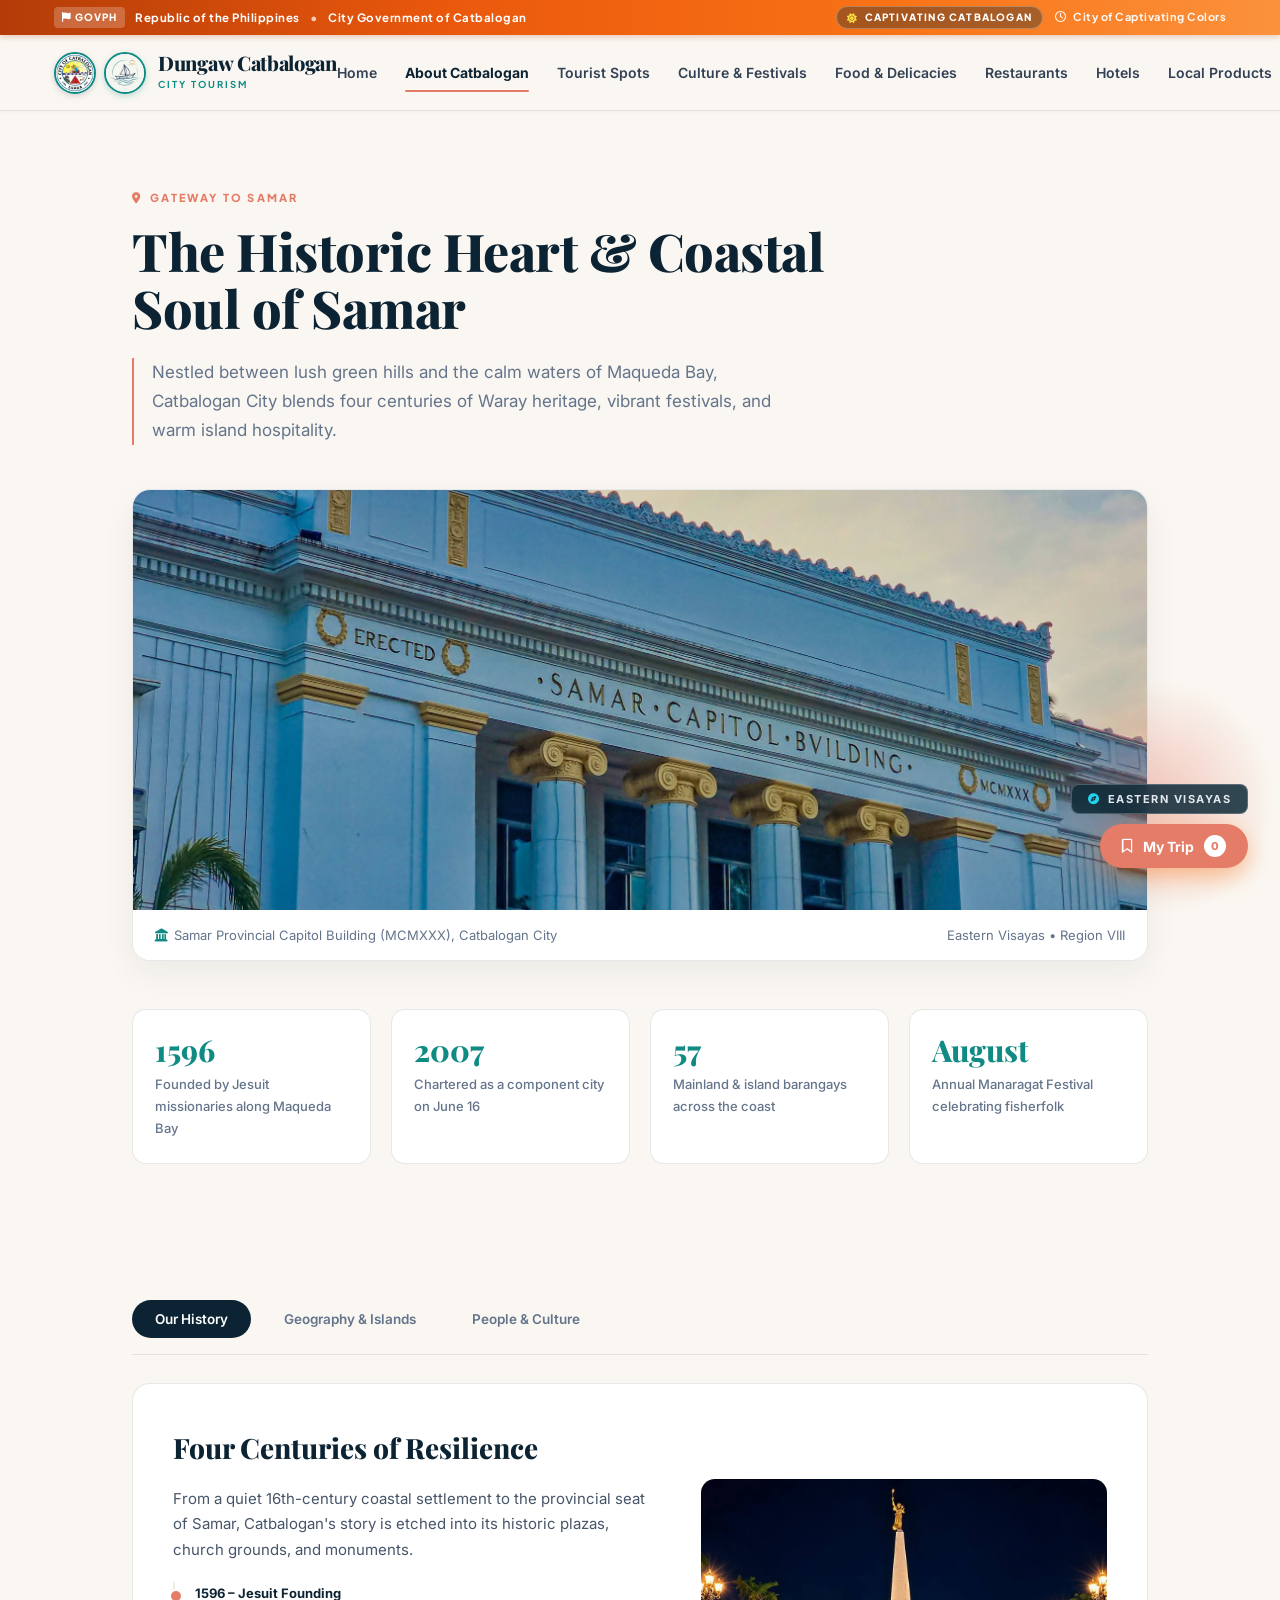
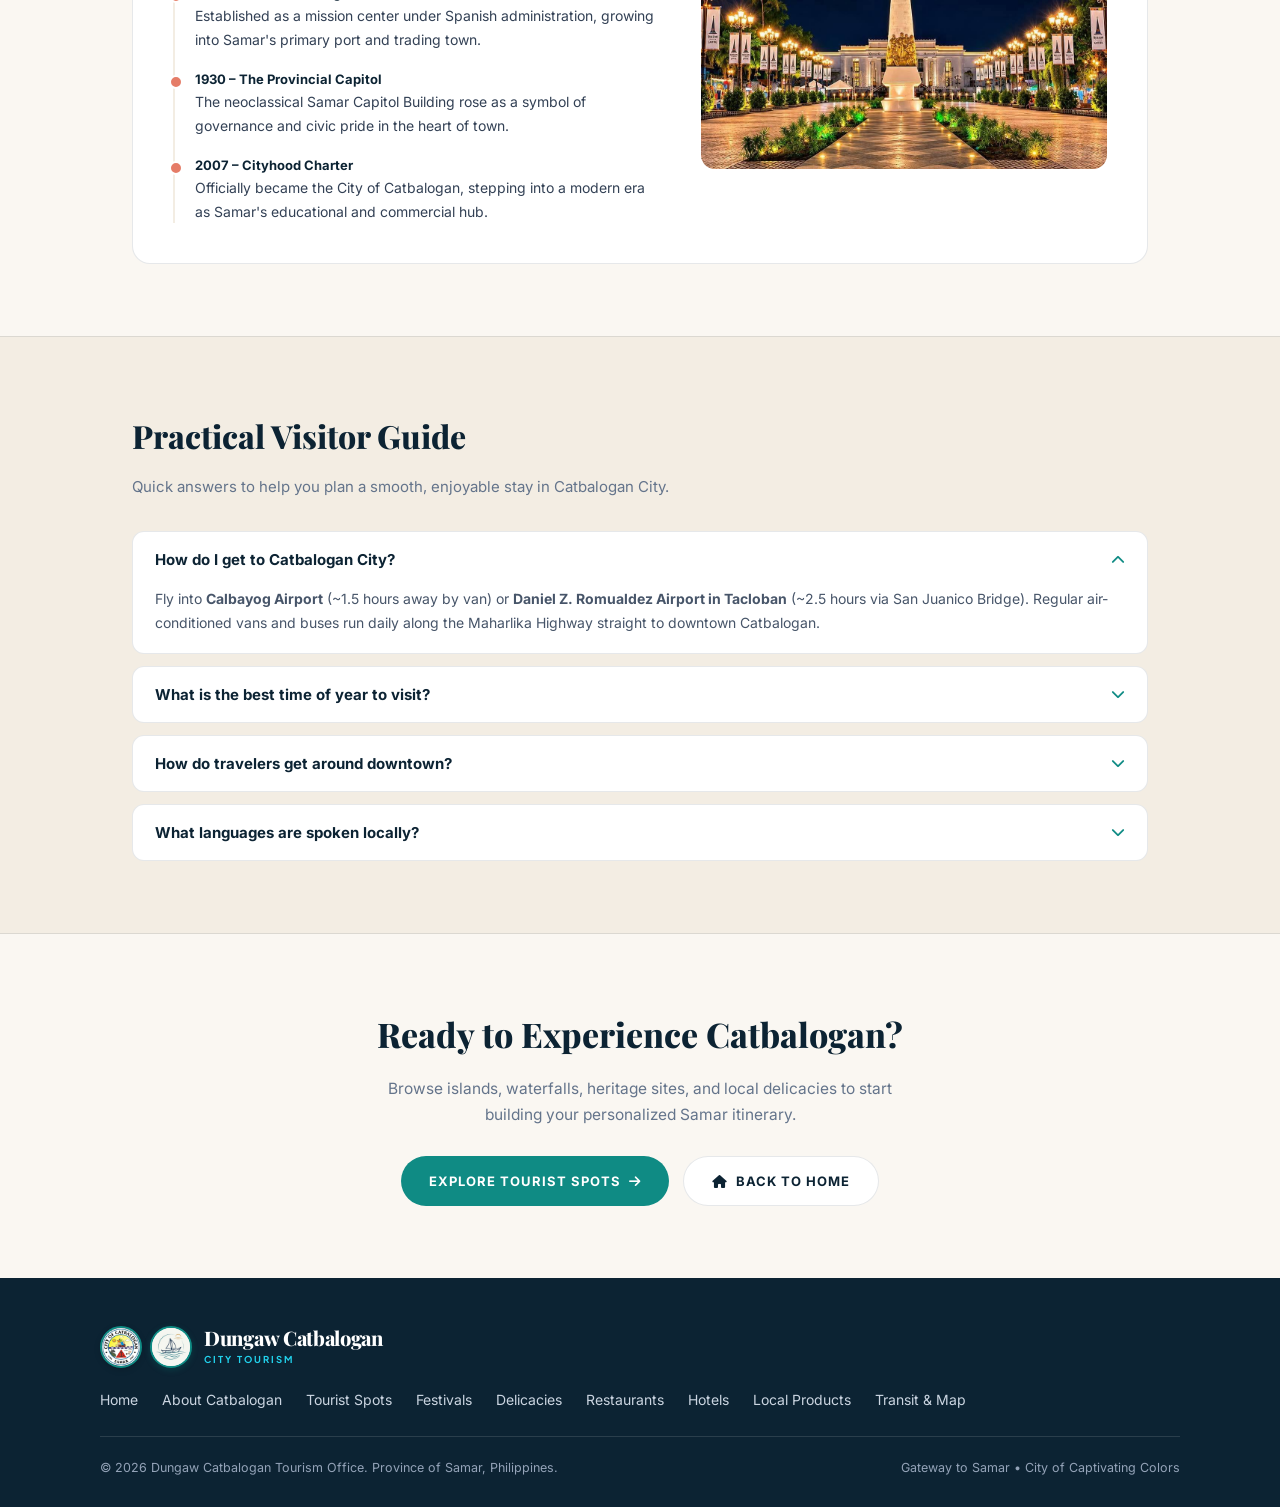
==== about.html @ e68e5f4c "Add vehicle terminals tracking, nearest transportation finder, and transport directory to transit ma" ====
<!DOCTYPE html>
<html lang="en">
<head>
  <meta charset="UTF-8">
  <meta name="viewport" content="width=device-width, initial-scale=1.0">
  <title>About Catbalogan - Dungaw Catbalogan</title>

  <!-- Google Fonts: Playfair Display, Plus Jakarta Sans & Inter -->
  <link rel="preconnect" href="https://fonts.googleapis.com">
  <link rel="preconnect" href="https://fonts.gstatic.com" crossorigin>
  <link href="https://fonts.googleapis.com/css2?family=Playfair+Display:wght@700;800&family=Plus+Jakarta+Sans:wght@400;500;600;700;800&family=Inter:wght@400;500;600&display=swap" rel="stylesheet">

  <!-- FontAwesome Icons -->
  <link rel="stylesheet" href="https://cdnjs.cloudflare.com/ajax/libs/font-awesome/6.5.1/css/all.min.css">

  <!-- Global Shared Styles -->
  <link rel="stylesheet" href="css/style.css?v=62">

  <style>
    /* ==========================================================
       CSS VARIABLES & MINIMALIST RESET
       ========================================================== */
    :root {
      --navy-dark: #0c2333;
      --teal-primary: #0f8b84;
      --teal-hover: #0a726c;
      --coral-accent: #e57c67;
      --coral-hover: #d46954;
      --bg-cream: #faf7f2;
      --bg-cream-alt: #f3ede3;
      --bg-white: #ffffff;
      --text-dark: #1e293b;
      --text-muted: #64748b;
      --border-soft: rgba(12, 35, 51, 0.1);
      --font-serif: 'Playfair Display', Georgia, serif;
      --font-heading: 'Plus Jakarta Sans', system-ui, -apple-system, sans-serif;
      --font-body: 'Inter', system-ui, -apple-system, sans-serif;
    }

    * {
      box-sizing: border-box;
      margin: 0;
      padding: 0;
    }

    html {
      scroll-behavior: smooth;
    }

    body {
      font-family: var(--font-body);
      color: var(--text-dark);
      background-color: var(--bg-cream);
      line-height: 1.7;
      -webkit-font-smoothing: antialiased;
    }

    a {
      text-decoration: none;
      color: inherit;
      transition: all 0.2s ease;
    }

    button {
      font-family: inherit;
      cursor: pointer;
      border: none;
      outline: none;
      transition: all 0.2s ease;
    }

    /* ==========================================================
       1. MINIMALIST HEADER
       ========================================================== */
    .site-header {
      position: sticky;
      top: 0;
      z-index: 1000;
      background: var(--bg-cream);
      height: 76px;
      display: flex;
      align-items: center;
      justify-content: space-between;
      padding: 0 54px;
      border-bottom: 1px solid var(--border-soft);
    }

    .brand-logo-wrap {
      display: flex;
      align-items: center;
      gap: 12px;
      flex-shrink: 0;
    }

    .brand-logos-container {
      display: flex;
      align-items: center;
      gap: 8px;
    }

    .brand-official-logo {
      width: 42px;
      height: 42px;
      border-radius: 50%;
      object-fit: cover;
      border: 2px solid var(--teal-primary);
      background: #ffffff;
    }

    .brand-circle {
      width: 42px;
      height: 42px;
      border-radius: 50%;
      background: #f7f6f2;
      border: 2px solid var(--teal-primary);
      overflow: hidden;
      flex-shrink: 0;
    }

    .brand-circle img {
      width: 100%;
      height: 100%;
      object-fit: cover;
      display: block;
    }

    .brand-text {
      display: flex;
      flex-direction: column;
    }

    .brand-title {
      font-family: var(--font-serif);
      font-size: 20px;
      font-weight: 800;
      color: var(--navy-dark);
      line-height: 1.1;
      white-space: nowrap;
    }

    .brand-sub {
      font-family: var(--font-heading);
      font-size: 9.5px;
      font-weight: 700;
      color: var(--teal-primary);
      letter-spacing: 2px;
      text-transform: uppercase;
      margin-top: 2px;
      white-space: nowrap;
    }

    .site-nav {
      display: flex;
      align-items: center;
      gap: 28px;
    }

    .site-nav a {
      font-size: 14px;
      font-weight: 600;
      color: #334155;
      padding: 24px 0;
      position: relative;
      white-space: nowrap;
    }

    .site-nav a:hover {
      color: var(--coral-accent);
    }

    .site-nav a.active {
      color: var(--navy-dark);
      font-weight: 700;
    }

    .site-nav a.active::after {
      content: '';
      position: absolute;
      bottom: 16px;
      left: 0;
      right: 0;
      height: 2.5px;
      background: var(--coral-accent);
      border-radius: 2px;
    }

    body.admin-bar .site-header { top: 32px; }
    @media (max-width: 782px) { body.admin-bar .site-header { top: 46px; } }

    .menu-toggle-btn {
      display: none;
    }

    /* ==========================================================
       2. MINIMALIST INTRO & HERO IMAGE
       ========================================================== */
    .container {
      max-width: 1080px;
      margin: 0 auto;
      padding: 0 32px;
    }

    .about-hero {
      padding: 72px 0 48px;
    }

    .eyebrow {
      display: inline-flex;
      align-items: center;
      gap: 8px;
      font-family: var(--font-heading);
      font-size: 11px;
      font-weight: 800;
      letter-spacing: 2.2px;
      text-transform: uppercase;
      color: var(--coral-accent);
      margin-bottom: 14px;
    }

    .page-title {
      font-family: var(--font-serif);
      font-size: 52px;
      font-weight: 800;
      color: var(--navy-dark);
      line-height: 1.1;
      letter-spacing: -0.5px;
      margin-bottom: 22px;
      max-width: 720px;
    }

    .page-lead {
      font-size: 17px;
      color: var(--text-muted);
      max-width: 660px;
      border-left: 2.5px solid var(--coral-accent);
      padding-left: 18px;
      margin-bottom: 44px;
    }

    .hero-frame {
      border-radius: 18px;
      overflow: hidden;
      border: 1px solid var(--border-soft);
      background: var(--bg-white);
      box-shadow: 0 12px 32px rgba(12, 35, 51, 0.06);
    }

    .hero-frame img {
      width: 100%;
      height: 420px;
      object-fit: cover;
      display: block;
    }

    .hero-caption {
      padding: 14px 22px;
      font-size: 13px;
      color: var(--text-muted);
      display: flex;
      align-items: center;
      justify-content: space-between;
      flex-wrap: wrap;
      gap: 8px;
      background: var(--bg-white);
    }

    /* ==========================================================
       3. QUICK FACTS STRIP
       ========================================================== */
    .facts-strip {
      display: grid;
      grid-template-columns: repeat(4, 1fr);
      gap: 20px;
      margin: 48px 0 64px;
    }

    .fact-item {
      background: var(--bg-white);
      border: 1px solid var(--border-soft);
      border-radius: 14px;
      padding: 24px 22px;
    }

    .fact-number {
      font-family: var(--font-serif);
      font-size: 30px;
      font-weight: 800;
      color: var(--teal-primary);
      line-height: 1.1;
      margin-bottom: 6px;
    }

    .fact-label {
      font-size: 13px;
      color: var(--text-muted);
      font-weight: 500;
    }

    /* ==========================================================
       4. INTERACTIVE STORY TABS (HISTORY / GEOGRAPHY / CULTURE)
       ========================================================== */
    .story-section {
      padding: 24px 0 72px;
    }

    .tab-header {
      display: flex;
      align-items: center;
      gap: 10px;
      flex-wrap: wrap;
      margin-bottom: 28px;
      border-bottom: 1px solid var(--border-soft);
      padding-bottom: 16px;
    }

    .tab-btn {
      padding: 10px 22px;
      border-radius: 30px;
      font-size: 13.5px;
      font-weight: 600;
      background: transparent;
      color: var(--text-muted);
      border: 1px solid transparent;
    }

    .tab-btn:hover {
      color: var(--navy-dark);
      background: rgba(12, 35, 51, 0.04);
    }

    .tab-btn.active {
      background: var(--navy-dark);
      color: #ffffff;
    }

    .tab-panel {
      display: none;
      background: var(--bg-white);
      border: 1px solid var(--border-soft);
      border-radius: 18px;
      padding: 40px;
      animation: fadeUp 0.25s ease;
    }

    .tab-panel.active {
      display: grid;
      grid-template-columns: 1.2fr 1fr;
      gap: 40px;
      align-items: center;
    }

    @keyframes fadeUp {
      from { opacity: 0; transform: translateY(6px); }
      to { opacity: 1; transform: translateY(0); }
    }

    .panel-title {
      font-family: var(--font-serif);
      font-size: 28px;
      font-weight: 800;
      color: var(--navy-dark);
      margin-bottom: 14px;
    }

    .panel-text {
      font-size: 15px;
      color: #475569;
      margin-bottom: 20px;
    }

    .timeline-list {
      list-style: none;
      border-left: 2px solid var(--bg-cream-alt);
      padding-left: 20px;
      display: flex;
      flex-direction: column;
      gap: 16px;
    }

    .timeline-list li {
      position: relative;
      font-size: 14px;
      color: #334155;
    }

    .timeline-list li::before {
      content: '';
      position: absolute;
      left: -26px;
      top: 7px;
      width: 10px;
      height: 10px;
      border-radius: 50%;
      background: var(--coral-accent);
      border: 2px solid var(--bg-white);
    }

    .timeline-list strong {
      color: var(--navy-dark);
      display: block;
      font-size: 13px;
    }

    .panel-photo {
      border-radius: 14px;
      overflow: hidden;
      height: 290px;
      background: var(--bg-cream-alt);
    }

    .panel-photo img {
      width: 100%;
      height: 100%;
      object-fit: cover;
      display: block;
    }

    /* ==========================================================
       5. USER-FRIENDLY VISITOR GUIDE ACCORDION
       ========================================================== */
    .guide-band {
      background: var(--bg-cream-alt);
      padding: 72px 0;
      border-top: 1px solid var(--border-soft);
      border-bottom: 1px solid var(--border-soft);
    }

    .section-heading {
      font-family: var(--font-serif);
      font-size: 32px;
      font-weight: 800;
      color: var(--navy-dark);
      margin-bottom: 10px;
    }

    .section-sub {
      font-size: 15px;
      color: var(--text-muted);
      margin-bottom: 32px;
    }

    .faq-list {
      display: flex;
      flex-direction: column;
      gap: 12px;
    }

    .faq-item {
      background: var(--bg-white);
      border: 1px solid var(--border-soft);
      border-radius: 12px;
      overflow: hidden;
    }

    .faq-trigger {
      width: 100%;
      background: transparent;
      padding: 18px 22px;
      display: flex;
      align-items: center;
      justify-content: space-between;
      text-align: left;
      font-size: 15px;
      font-weight: 700;
      color: var(--navy-dark);
    }

    .faq-trigger i {
      color: var(--teal-primary);
      font-size: 14px;
      transition: transform 0.2s ease;
    }

    .faq-item.open .faq-trigger i {
      transform: rotate(180deg);
    }

    .faq-body {
      display: none;
      padding: 0 22px 18px;
      font-size: 14px;
      color: #475569;
    }

    .faq-item.open .faq-body {
      display: block;
    }

    /* ==========================================================
       6. MINIMALIST CTA & FOOTER
       ========================================================== */
    .cta-box {
      padding: 72px 0;
      text-align: center;
    }

    .cta-box h2 {
      font-family: var(--font-serif);
      font-size: 34px;
      font-weight: 800;
      color: var(--navy-dark);
      margin-bottom: 12px;
    }

    .cta-box p {
      font-size: 15.5px;
      color: var(--text-muted);
      max-width: 520px;
      margin: 0 auto 28px;
    }

    .cta-actions {
      display: flex;
      justify-content: center;
      gap: 14px;
      flex-wrap: wrap;
    }

    .btn-primary {
      background: var(--teal-primary);
      color: #ffffff;
      padding: 13px 28px;
      border-radius: 30px;
      font-size: 13px;
      font-weight: 700;
      letter-spacing: 1px;
      text-transform: uppercase;
      display: inline-flex;
      align-items: center;
      gap: 8px;
    }

    .btn-primary:hover {
      background: var(--teal-hover);
      transform: translateY(-2px);
    }

    .btn-outline {
      background: var(--bg-white);
      color: var(--navy-dark);
      border: 1px solid var(--border-soft);
      padding: 13px 28px;
      border-radius: 30px;
      font-size: 13px;
      font-weight: 700;
      letter-spacing: 1px;
      text-transform: uppercase;
      display: inline-flex;
      align-items: center;
      gap: 8px;
    }

    .btn-outline:hover {
      border-color: var(--coral-accent);
      color: var(--coral-accent);
    }

    .site-footer {
      background: var(--navy-dark);
      color: #ffffff;
      padding: 48px 54px 28px;
    }

    .footer-inner {
      max-width: 1080px;
      margin: 0 auto;
      display: flex;
      align-items: center;
      justify-content: space-between;
      flex-wrap: wrap;
      gap: 20px;
      padding-bottom: 24px;
      border-bottom: 1px solid rgba(255, 255, 255, 0.12);
    }

    .footer-links {
      display: flex;
      gap: 24px;
      flex-wrap: wrap;
      font-size: 13.5px;
      color: #cbd5e1;
    }

    .footer-links a:hover {
      color: var(--coral-accent);
    }

    .footer-copy {
      max-width: 1080px;
      margin: 20px auto 0;
      font-size: 12.5px;
      color: #94a3b8;
      display: flex;
      justify-content: space-between;
      flex-wrap: wrap;
      gap: 10px;
    }

    /* ==========================================================
       RESPONSIVE
       ========================================================== */
    @media (max-width: 1120px) {
      .site-header { padding: 0 28px; }
      .site-nav { gap: 18px; }
      .site-nav a { font-size: 13.5px; }
    }

    @media (max-width: 992px) {
      .site-header { padding: 0 24px; }
      .site-nav {
        display: none;
        flex-direction: column;
        align-items: flex-start;
        gap: 0;
        position: absolute;
        top: 76px;
        left: 0;
        right: 0;
        background: var(--bg-cream);
        padding: 12px 24px 20px;
        box-shadow: 0 12px 24px rgba(0,0,0,0.12);
        border-top: 1px solid var(--border-soft);
      }
      .site-nav.mobile-open { display: flex; }
      .site-nav a { width: 100%; padding: 12px 0; border-bottom: 1px solid rgba(12,35,51,0.06); }
      .site-nav a.active::after { bottom: 4px; width: 40px; right: auto; }
      body.admin-bar .site-header { top: 32px; }
      .menu-toggle-btn { display: inline-flex !important; }
      .page-title { font-size: 38px; }
      .hero-frame img { height: 260px; }
      .facts-strip { grid-template-columns: repeat(2, 1fr); }
      .tab-panel.active { grid-template-columns: 1fr; padding: 26px; }
      .site-footer { padding: 40px 24px 24px; }
    }

    @media (max-width: 782px) {
      body.admin-bar .site-header { top: 46px; }
    }

    @media (max-width: 640px) {
      .site-header { padding: 0 12px; height: 64px; gap: 8px; }
      .brand-logo-wrap { gap: 8px; min-width: 0; flex-shrink: 1; }
      .brand-logos-container { gap: 5px; flex-shrink: 0; }
      .brand-official-logo, .brand-circle { width: 32px; height: 32px; }
      .brand-text { min-width: 0; flex-shrink: 1; }
      .brand-title { font-size: 15px; letter-spacing: -0.2px; }
      .brand-sub { font-size: 8px; letter-spacing: 1.2px; }
      .menu-toggle-btn { padding: 5px 9px; gap: 5px; border-radius: 20px; font-size: 10.5px; }
      .menu-toggle-btn i { font-size: 11.5px; }
      .menu-toggle-label { font-size: 9.5px; }
    }

    @media (max-width: 380px) {
      .site-header { padding: 0 8px; height: 60px; gap: 6px; }
      .brand-logo-wrap { gap: 6px; }
      .brand-logos-container { gap: 4px; }
      .brand-official-logo, .brand-circle { width: 28px; height: 28px; }
      .brand-title { font-size: 13.5px; }
      .brand-sub { font-size: 7px; letter-spacing: 1px; }
      .menu-toggle-btn { padding: 4px 7px; gap: 4px; }
      .menu-toggle-label { font-size: 8.5px; }
    }

    @media (max-width: 520px) {
      .facts-strip { grid-template-columns: 1fr; }
    }
  </style>
  
</head>
<body class="page-about">

  <!-- ========================================================
       1. HEADER
       ======================================================== -->
  <!-- ========================================================
       0. OFFICIAL LGU TOP BRAND BAR (CAPTIVATING CATBALOGAN)
       ======================================================== -->
  <div class="gov-top-bar">
    <div class="gov-top-left">
      <span class="gov-badge-ph"><i class="fa-solid fa-flag"></i> GOVPH</span>
      <span>Republic of the Philippines</span>
      <span style="opacity: 0.7;">&bull;</span>
      <span>City Government of Catbalogan</span>
    </div>
    <div class="gov-top-right">
      <span class="gov-captivating-tag">
        <i class="fa-solid fa-sun" style="color: #fde047;"></i> Captivating Catbalogan
      </span>
      <span style="font-size: 11px; opacity: 0.95;">
        <i class="fa-regular fa-clock" style="margin-right: 4px;"></i> City of Captivating Colors
      </span>
    </div>
  </div>

  <header class="site-header">
    <a href="index.html" class="brand-logo-wrap">
      <div class="brand-logos-container">
        <img src="./images/official_logo.jpg" alt="Catbalogan Official Logo" class="brand-official-logo">
        <div class="brand-circle">
          <img src="./images/dungaw_logo.png" alt="Dungaw Catbalogan Logo">
        </div>
      </div>
      <div class="brand-text">
        <span class="brand-title">Dungaw Catbalogan</span>
        <span class="brand-sub">CITY TOURISM</span>
      </div>
    </a>

    <nav class="site-nav" id="siteNav">
      <a href="index.html">Home</a>
      <a href="about.html" class="active">About Catbalogan</a>
      <a href="spots.html">Tourist Spots</a>
      <a href="culture.html">Culture &amp; Festivals</a>
      <a href="food.html">Food &amp; Delicacies</a>
      <a href="restaurants.html">Restaurants</a>
      <a href="hotels.html">Hotels</a>
      <a href="products.html">Local Products</a>
      <a href="transit.html">Transit &amp; Map</a>
    </nav>

    <button class="menu-toggle-btn" id="menuToggleBtn" aria-label="Toggle navigation menu" onclick="toggleMobileNav()">
      <i class="fa-solid fa-bars" id="menuToggleIcon"></i>
      <span class="menu-toggle-label" id="menuToggleText">NAV MENU</span>
    </button>
  </header>

  <!-- ========================================================
       2. MINIMALIST ABOUT HERO
       ======================================================== -->
  <main>
    <section class="about-hero">
      <div class="container">
        <span class="eyebrow"><i class="fa-solid fa-location-dot"></i> Gateway to Samar</span>
        <h1 class="page-title">The Historic Heart &amp; Coastal Soul of Samar</h1>
        <p class="page-lead">
          Nestled between lush green hills and the calm waters of Maqueda Bay, Catbalogan City blends four centuries of Waray heritage, vibrant festivals, and warm island hospitality.
        </p>

        <div class="hero-frame">
          <img src="./images/hero.jpg" alt="Samar Provincial Capitol Building in Catbalogan City">
          <div class="hero-caption">
            <span><i class="fa-solid fa-landmark" style="color: var(--teal-primary); margin-right: 6px;"></i>Samar Provincial Capitol Building (MCMXXX), Catbalogan City</span>
            <span>Eastern Visayas &bull; Region VIII</span>
          </div>
        </div>

        <!-- Quick Facts Strip -->
        <div class="facts-strip">
          <div class="fact-item">
            <div class="fact-number">1596</div>
            <div class="fact-label">Founded by Jesuit missionaries along Maqueda Bay</div>
          </div>
          <div class="fact-item">
            <div class="fact-number">2007</div>
            <div class="fact-label">Chartered as a component city on June 16</div>
          </div>
          <div class="fact-item">
            <div class="fact-number">57</div>
            <div class="fact-label">Mainland &amp; island barangays across the coast</div>
          </div>
          <div class="fact-item">
            <div class="fact-number">August</div>
            <div class="fact-label">Annual Manaragat Festival celebrating fisherfolk</div>
          </div>
        </div>
      </div>
    </section>

    <!-- ========================================================
         3. INTERACTIVE TABS: HISTORY, GEOGRAPHY, CULTURE
         ======================================================== -->
    <section class="story-section">
      <div class="container">
        <div class="tab-header" role="tablist">
          <button class="tab-btn active" onclick="switchStoryTab('history', this)">Our History</button>
          <button class="tab-btn" onclick="switchStoryTab('geography', this)">Geography &amp; Islands</button>
          <button class="tab-btn" onclick="switchStoryTab('culture', this)">People &amp; Culture</button>
        </div>

        <!-- Tab 1: History -->
        <div class="tab-panel active" id="panel-history">
          <div>
            <h2 class="panel-title">Four Centuries of Resilience</h2>
            <p class="panel-text">
              From a quiet 16th-century coastal settlement to the provincial seat of Samar, Catbalogan's story is etched into its historic plazas, church grounds, and monuments.
            </p>
            <ul class="timeline-list">
              <li>
                <strong>1596 &ndash; Jesuit Founding</strong>
                Established as a mission center under Spanish administration, growing into Samar's primary port and trading town.
              </li>
              <li>
                <strong>1930 &ndash; The Provincial Capitol</strong>
                The neoclassical Samar Capitol Building rose as a symbol of governance and civic pride in the heart of town.
              </li>
              <li>
                <strong>2007 &ndash; Cityhood Charter</strong>
                Officially became the City of Catbalogan, stepping into a modern era as Samar's educational and commercial hub.
              </li>
            </ul>
          </div>
          <div class="panel-photo">
            <img src="./images/obelisk.jpg" alt="The Obelisk in Catbalogan City">
          </div>
        </div>

        <!-- Tab 2: Geography -->
        <div class="tab-panel" id="panel-geography">
          <div>
            <h2 class="panel-title">Where Hills Meet Maqueda Bay</h2>
            <p class="panel-text">
              Flanked by steep emerald ridges to the east and the sheltered waters of Maqueda Bay to the west, Catbalogan serves as the natural crossroads of Samar Island.
            </p>
            <ul class="timeline-list">
              <li>
                <strong>Coastal &amp; Island Barangays</strong>
                Includes scenic island communities such as Buri, Darahuway Dako, and Darahuway Guti just minutes by boat.
              </li>
              <li>
                <strong>Pan-Philippine Highway Link</strong>
                Positioned directly along the Maharlika Highway connecting Northern, Western, and Eastern Samar.
              </li>
              <li>
                <strong>Vibrant Bayfront Life</strong>
                Daily fishing bancas, bustling morning markets, and golden sunsets define everyday life along the shore.
              </li>
            </ul>
          </div>
          <div class="panel-photo">
            <img src="./images/buri.jpg" alt="Buri Island Boardwalk and Coastline">
          </div>
        </div>

        <!-- Tab 3: Culture -->
        <div class="tab-panel" id="panel-culture">
          <div>
            <h2 class="panel-title">The City of Captivating Colors</h2>
            <p class="panel-text">
              Catbaloganons speak Waray-Waray and are known for warmth, music, craftsmanship, and deep devotion to the sea that sustains the community.
            </p>
            <ul class="timeline-list">
              <li>
                <strong>Manaragat Festival</strong>
                Held every August in honor of St. Bartholomew, celebrating local fisherfolk with vibrant marine street dancing.
              </li>
              <li>
                <strong>Culinary Heritage</strong>
                Home to treasured recipes like savory pork <em>Tamalos</em>, fresh Maqueda blue crabs, and legacy <em>Corioso</em> pastries.
              </li>
              <li>
                <strong>Artisanal Craft</strong>
                Celebrated for colorful handwoven tikog grass mats, shellcraft, and community-made souvenirs.
              </li>
            </ul>
          </div>
          <div class="panel-photo">
            <img src="./images/manaragat.jpg" alt="Manaragat Festival Street Dance">
          </div>
        </div>
      </div>
    </section>

    <!-- ========================================================
         4. USER-FRIENDLY VISITOR GUIDE (ACCORDION)
         ======================================================== -->
    <section class="guide-band">
      <div class="container">
        <h2 class="section-heading">Practical Visitor Guide</h2>
        <p class="section-sub">Quick answers to help you plan a smooth, enjoyable stay in Catbalogan City.</p>

        <div class="faq-list">
          <div class="faq-item open">
            <button class="faq-trigger" onclick="toggleFaq(this)">
              <span>How do I get to Catbalogan City?</span>
              <i class="fa-solid fa-chevron-down"></i>
            </button>
            <div class="faq-body">
              Fly into <strong>Calbayog Airport</strong> (~1.5 hours away by van) or <strong>Daniel Z. Romualdez Airport in Tacloban</strong> (~2.5 hours via San Juanico Bridge). Regular air-conditioned vans and buses run daily along the Maharlika Highway straight to downtown Catbalogan.
            </div>
          </div>

          <div class="faq-item">
            <button class="faq-trigger" onclick="toggleFaq(this)">
              <span>What is the best time of year to visit?</span>
              <i class="fa-solid fa-chevron-down"></i>
            </button>
            <div class="faq-body">
              <strong>March to September</strong> offers sunny skies ideal for island hopping to Buri and Darahuway Guti. Visit in <strong>August</strong> to experience the full color and street parades of the <strong>Manaragat Festival</strong>.
            </div>
          </div>

          <div class="faq-item">
            <button class="faq-trigger" onclick="toggleFaq(this)">
              <span>How do travelers get around downtown?</span>
              <i class="fa-solid fa-chevron-down"></i>
            </button>
            <div class="faq-body">
              Motorized tricycles and pedicabs are the signature, convenient way to navigate Catbalogan's compact downtown streets, markets, Capitol grounds, and bayfront boulevard.
            </div>
          </div>

          <div class="faq-item">
            <button class="faq-trigger" onclick="toggleFaq(this)">
              <span>What languages are spoken locally?</span>
              <i class="fa-solid fa-chevron-down"></i>
            </button>
            <div class="faq-body">
              <strong>Waray-Waray</strong> is the native language, while <strong>Filipino (Tagalog)</strong> and <strong>English</strong> are widely spoken and understood across hotels, shops, and tourism sites.
            </div>
          </div>
        </div>
      </div>
    </section>

    <!-- ========================================================
         5. CALL TO ACTION
         ======================================================== -->
    <section class="cta-box">
      <div class="container">
        <h2>Ready to Experience Catbalogan?</h2>
        <p>Browse islands, waterfalls, heritage sites, and local delicacies to start building your personalized Samar itinerary.</p>
        <div class="cta-actions">
          <a href="spots.html" class="btn-primary">
            Explore Tourist Spots <i class="fa-solid fa-arrow-right"></i>
          </a>
          <a href="index.html" class="btn-outline">
            <i class="fa-solid fa-house"></i> Back to Home
          </a>
        </div>
      </div>
    </section>
  </main>

  <!-- ========================================================
       6. MINIMALIST FOOTER
       ======================================================== -->
  <footer class="site-footer">
    <div class="footer-inner">
      <div class="brand-logo-wrap">
        <div class="brand-logos-container">
          <img src="./images/official_logo.jpg" alt="Catbalogan Official Logo" class="brand-official-logo">
          <div class="brand-circle">
            <img src="./images/dungaw_logo.png" alt="Dungaw Catbalogan Logo">
          </div>
        </div>
        <div class="brand-text">
          <span class="brand-title" style="color: #ffffff;">Dungaw Catbalogan</span>
          <span class="brand-sub" style="color: #22d3ee;">CITY TOURISM</span>
        </div>
      </div>

      <div class="footer-links">
        <a href="index.html">Home</a>
        <a href="about.html">About Catbalogan</a>
        <a href="spots.html">Tourist Spots</a>
        <a href="culture.html">Festivals</a>
        <a href="food.html">Delicacies</a>
        <a href="restaurants.html">Restaurants</a>
        <a href="hotels.html">Hotels</a>
        <a href="products.html">Local Products</a>
        <a href="transit.html">Transit &amp; Map</a>
      </div>
    </div>

    <div class="footer-copy">
      <span>&copy; 2026 Dungaw Catbalogan Tourism Office. Province of Samar, Philippines.</span>
      <span>Gateway to Samar &bull; City of Captivating Colors</span>
    </div>
  </footer>

  <!-- ========================================================
       FLOATING "MY TRIP" BUTTON & DRAWER
       ======================================================== -->
  <div class="hero-floating-right">
    <button class="badge-eastern-visayas" onclick="openRegionModal()" title="View location &amp; travel guide">
      <i class="fa-solid fa-compass" style="color: var(--teal-light);"></i> EASTERN VISAYAS
    </button>
    <button class="btn-my-trip" onclick="toggleTripDrawer()">
      <i class="fa-regular fa-bookmark"></i>
      <span>My Trip</span>
      <span class="badge-trip-count" id="tripCountBadge">0</span>
    </button>
  </div>

  <div class="trip-drawer-backdrop" id="tripDrawerBackdrop" onclick="closeTripDrawerOnOutside(event)">
    <div class="trip-drawer" id="tripDrawer">
      <div class="drawer-header">
        <h3><i class="fa-solid fa-bookmark" style="color: var(--teal-primary); margin-right: 8px;"></i>My Trip Planner</h3>
        <button class="drawer-close-btn" aria-label="Close drawer" onclick="toggleTripDrawer()">&times;</button>
      </div>
      <div class="drawer-body">
        <div class="drawer-list-header">
          <p style="font-size: 13.5px; color: #64748b;">Saved items for your Catbalogan trip:</p>
          <button type="button" class="btn-clear-all" id="clearTripsBtn" onclick="clearAllTrips()">Clear All</button>
        </div>
        <div id="savedTripList"></div>

        <form class="drawer-form" id="tripInquiryForm" onsubmit="event.preventDefault(); openOnScreenItinerary();">
          <div class="drawer-field">
            <label for="visitorName">Your Name / Group Name</label>
            <input type="text" id="visitorName" placeholder="e.g. Juan Dela Cruz &amp; Family">
          </div>
          <div class="drawer-field">
            <label for="visitDate">Preferred Travel Date</label>
            <input type="date" id="visitDate">
          </div>
        </form>
      </div>
      <div class="drawer-footer">
        <a href="transit.html" style="display: flex; align-items: center; justify-content: center; gap: 8px; width: 100%; padding: 11px; border-radius: 10px; background: #0f8b84; color: #fff; font-size: 13px; font-weight: 700; text-decoration: none; margin-bottom: 8px;">
          <i class="fa-solid fa-route"></i> Track Route &amp; Vehicles on Map
        </a>
        <button type="button" class="btn-submit-trip" onclick="openOnScreenItinerary()">
          <i class="fa-solid fa-receipt" style="margin-right: 6px;"></i> View &amp; Print My Itinerary
        </button>
      </div>
    </div>
  </div>

  <!-- ========================================================
       UNIVERSAL DETAIL MODAL (FOR EASTERN VISAYAS & SPOTS)
       ======================================================== -->
  <div class="modal-backdrop" id="detailModal" onclick="if(event.target===this) closeDetailModal()">
    <div class="modal-card">
      <div class="drawer-header">
        <h3 id="detailModalTitle">Details</h3>
        <button class="drawer-close-btn" aria-label="Close modal" onclick="closeDetailModal()">&times;</button>
      </div>
      <img id="detailModalImg" class="modal-hero-img" src="" alt="" style="display: none;">
      <div class="drawer-body">
        <span id="detailModalTag" class="section-badge" style="margin-bottom: 6px;"></span>
        <p id="detailModalBody" style="font-size: 14.5px; color: #334155; line-height: 1.7;"></p>
        <div id="detailModalItems" class="modal-items-section" style="display: none;"></div>
        <div class="modal-meta-list" id="detailModalMeta"></div>
      </div>
      <div class="drawer-footer" id="detailModalFooter">
        <button type="button" class="btn-submit-trip" id="detailModalActionBtn"></button>
        <button type="button" class="btn-download-trip" id="detailModalTransitBtn" style="display: none; background: #0c2333; color: #fff;">
          <i class="fa-solid fa-route" style="color: #20c4b7;"></i> How to Ride &amp; Route Map
        </button>
        <button type="button" class="btn-download-trip" id="detailModalStreetViewBtn" style="display: none;">
          <i class="fa-solid fa-street-view" style="color: var(--teal-primary);"></i> Open 360&deg; Street View
        </button>
      </div>
    </div>
  </div>

  <!-- Toast Notice -->
  <div class="toast" id="toastMsg"></div>

  <!-- Scripts -->
  <script src="js/main.js?v=62"></script>

  <!-- JAVASCRIPT LOGIC -->
  <script>
    function switchStoryTab(tabKey, btn) {
      document.querySelectorAll('.tab-btn').forEach(b => b.classList.remove('active'));
      document.querySelectorAll('.tab-panel').forEach(p => p.classList.remove('active'));
      if (btn) btn.classList.add('active');
      document.getElementById('panel-' + tabKey)?.classList.add('active');
    }

    function toggleFaq(trigger) {
      const item = trigger.closest('.faq-item');
      if (!item) return;
      const isOpen = item.classList.contains('open');
      document.querySelectorAll('.faq-item').forEach(el => el.classList.remove('open'));
      if (!isOpen) item.classList.add('open');
    }

    function toggleMobileNav() {
      const nav = document.getElementById('siteNav');
      const icon = document.getElementById('menuToggleIcon');
      const label = document.getElementById('menuToggleText');
      const btn = document.getElementById('menuToggleBtn');
      if (!nav) return;
      const isOpen = nav.classList.toggle('mobile-open');
      if (btn) btn.classList.toggle('active', isOpen);
      if (icon) icon.className = isOpen ? 'fa-solid fa-xmark' : 'fa-solid fa-bars';
      if (label) label.textContent = isOpen ? 'CLOSE' : 'NAV MENU';
    }

    document.querySelectorAll('#siteNav a').forEach(link => {
      link.addEventListener('click', () => {
        const nav = document.getElementById('siteNav');
        const icon = document.getElementById('menuToggleIcon');
        const label = document.getElementById('menuToggleText');
        const btn = document.getElementById('menuToggleBtn');
        if (nav) nav.classList.remove('mobile-open');
        if (btn) btn.classList.remove('active');
        if (icon) icon.className = 'fa-solid fa-bars';
        if (label) label.textContent = 'NAV MENU';
      });
    });

    window.addEventListener('resize', () => {
      if (window.innerWidth > 992) {
        document.getElementById('siteNav')?.classList.remove('mobile-open');
        const icon = document.getElementById('menuToggleIcon');
        const label = document.getElementById('menuToggleText');
        const btn = document.getElementById('menuToggleBtn');
        if (icon) icon.className = 'fa-solid fa-bars';
        if (label) label.textContent = 'NAV MENU';
        if (btn) btn.classList.remove('active');
      }
    });
  </script>
  
</body>
</html>
---- css/style.css ----
/* ==========================================================
       CSS VARIABLES & RESET (FIGMA EDITORIAL CREAM, TEAL & CORAL)
       ========================================================== */
:root {
  --navy-dark: #0c2333;
  --navy-deep: #081a26;
  --teal-primary: #0f8b84;
  --teal-hover: #0a726c;
  --teal-light: #22d3ee;
  --cyan-border: #20c4b7;
  --coral-accent: #f97316;
  --coral-hover: #ea580c;
  --orange-brand: #ff7800;
  --orange-gradient: linear-gradient(90deg, #b43c08 0%, #ea580c 35%, #f97316 70%, #fb923c 100%);
  --text-dark: #1e293b;
  --text-muted: #64748b;
  --text-light: #f1f5f9;
  --bg-white: #ffffff;
  --bg-cream: #faf7f2;
  --bg-cream-alt: #f3ede3;
  --font-serif: 'Playfair Display', Georgia, serif;
  --font-heading: 'Plus Jakarta Sans', system-ui, -apple-system, sans-serif;
  --font-body: 'Inter', system-ui, -apple-system, sans-serif;
}

* {
  box-sizing: border-box;
  margin: 0;
  padding: 0;
}

html {
  scroll-behavior: smooth;
}

body {
  font-family: var(--font-body);
  color: var(--text-dark);
  background-color: var(--bg-cream);
  line-height: 1.6;
  -webkit-font-smoothing: antialiased;
}

section[id] {
  scroll-margin-top: 76px;
}

a {
  text-decoration: none;
  color: inherit;
  transition: all 0.2s ease;
}

button {
  font-family: inherit;
  cursor: pointer;
  border: none;
  outline: none;
  transition: all 0.2s ease;
}

@keyframes fadeIn {
  from {
    opacity: 0;
  }

  to {
    opacity: 1;
  }
}

@keyframes slideInRight {
  from {
    transform: translateX(100%);
  }

  to {
    transform: translateX(0);
  }
}

/* ==========================================================
       0. OFFICIAL LGU GOVPH TOP BRAND BAR
       ========================================================== */
.gov-top-bar {
  background: linear-gradient(90deg, #b43c08 0%, #ea580c 35%, #f97316 70%, #fb923c 100%);
  color: #ffffff;
  padding: 6px 54px;
  display: flex;
  align-items: center;
  justify-content: space-between;
  font-family: var(--font-heading);
  font-size: 11.5px;
  font-weight: 700;
  letter-spacing: 0.5px;
  box-shadow: 0 2px 6px rgba(180, 60, 8, 0.25);
  position: relative;
  z-index: 1001;
}

.gov-top-left {
  display: flex;
  align-items: center;
  gap: 10px;
}

.gov-badge-ph {
  background: rgba(255, 255, 255, 0.22);
  padding: 2px 8px;
  border-radius: 4px;
  font-size: 10px;
  font-weight: 800;
  letter-spacing: 1px;
}

.gov-top-right {
  display: flex;
  align-items: center;
  gap: 12px;
}

.gov-captivating-tag {
  background: rgba(12, 35, 51, 0.35);
  border: 1px solid rgba(255, 255, 255, 0.25);
  padding: 2px 10px;
  border-radius: 20px;
  color: #fff;
  font-weight: 800;
  letter-spacing: 1.2px;
  font-size: 10px;
  text-transform: uppercase;
  display: inline-flex;
  align-items: center;
  gap: 6px;
}

@media (max-width: 768px) {
  .gov-top-bar {
    padding: 6px 16px;
    font-size: 10px;
  }

  .gov-top-right {
    display: none;
  }
}

/* ==========================================================
       1. NAVBAR
       ========================================================== */
.site-header {
  position: sticky;
  top: 0;
  z-index: 1000;
  background: rgba(250, 247, 242, 0.94);
  backdrop-filter: blur(12px);
  -webkit-backdrop-filter: blur(12px);
  height: 76px;
  display: flex;
  align-items: center;
  justify-content: space-between;
  padding: 0 54px;
  border-bottom: 1px solid rgba(12, 35, 51, 0.08);
  box-shadow: 0 1px 3px rgba(0, 0, 0, 0.04);
}

.brand-logo-wrap {
  display: flex;
  align-items: center;
  gap: 12px;
  flex-shrink: 0;
}

.brand-logos-container {
  display: flex;
  align-items: center;
  gap: 8px;
}

.brand-official-logo {
  width: 42px;
  height: 42px;
  border-radius: 50%;
  object-fit: cover;
  border: 2px solid var(--teal-primary);
  box-shadow: 0 2px 6px rgba(0, 0, 0, 0.15);
  background: #ffffff;
}

.brand-circle {
  width: 42px;
  height: 42px;
  border-radius: 50%;
  background: #f7f6f2;
  display: flex;
  align-items: center;
  justify-content: center;
  flex-shrink: 0;
  box-shadow: 0 2px 6px rgba(0, 135, 121, 0.25);
  border: 2px solid var(--teal-primary);
  overflow: hidden;
}

.brand-circle img,
.brand-circle svg {
  width: 100%;
  height: 100%;
  object-fit: cover;
  display: block;
}

.brand-text {
  display: flex;
  flex-direction: column;
}

.brand-title {
  font-family: var(--font-serif);
  font-size: 20px;
  font-weight: 800;
  color: var(--navy-dark);
  line-height: 1.1;
  letter-spacing: -0.3px;
  white-space: nowrap;
}

.brand-sub {
  font-family: var(--font-heading);
  font-size: 9.5px;
  font-weight: 700;
  color: var(--teal-primary);
  letter-spacing: 2px;
  text-transform: uppercase;
  margin-top: 2px;
  white-space: nowrap;
}

.site-nav {
  display: flex;
  align-items: center;
  gap: 28px;
}

.site-nav a {
  font-size: 14px;
  font-weight: 600;
  color: #334155;
  padding: 24px 0;
  position: relative;
  white-space: nowrap;
}

.site-nav a:hover {
  color: var(--coral-accent);
}

.site-nav a.active {
  color: var(--navy-dark);
  font-weight: 700;
}

.site-nav a.active::after {
  content: '';
  position: absolute;
  bottom: 16px;
  left: 0;
  right: 0;
  height: 2.5px;
  background: var(--coral-accent);
  border-radius: 2px;
}

body.admin-bar .site-header {
  top: 32px;
}

@media (max-width: 782px) {
  body.admin-bar .site-header {
    top: 46px;
  }
}

.menu-toggle-btn {
  display: none;
  background: rgba(255, 255, 255, 0.16);
  border: 1.5px solid rgba(255, 255, 255, 0.45);
  color: #ffffff;
  padding: 6px 12px;
  border-radius: 24px;
  font-size: 11.5px;
  font-weight: 800;
  letter-spacing: 0.04em;
  cursor: pointer;
  align-items: center;
  gap: 6px;
  transition: all 0.22s ease;
  backdrop-filter: blur(8px);
  -webkit-backdrop-filter: blur(8px);
  box-shadow: 0 2px 8px rgba(0, 0, 0, 0.15);
  user-select: none;
  flex-shrink: 0;
  white-space: nowrap;
}

.menu-toggle-btn:hover,
.menu-toggle-btn:focus-visible {
  background: var(--teal-primary, #0f8b84);
  border-color: var(--teal-primary, #0f8b84);
  color: #ffffff;
  transform: translateY(-1px);
}

.menu-toggle-btn i {
  font-size: 12.5px;
  line-height: 1;
  transition: transform 0.2s ease;
}

.menu-toggle-label {
  font-family: var(--font-heading, 'Plus Jakarta Sans', sans-serif);
  font-size: 10px;
  font-weight: 800;
  letter-spacing: 0.06em;
  text-transform: uppercase;
  display: inline-block;
  line-height: 1;
  white-space: nowrap;
}

/* Light header variations */
.site-header.scrolled .menu-toggle-btn,
body.subpage .site-header .menu-toggle-btn {
  background: #f1f5f9;
  border-color: #cbd5e1;
  color: #0c2333;
}

.site-header.scrolled .menu-toggle-btn:hover,
body.subpage .site-header .menu-toggle-btn:hover {
  background: var(--teal-primary, #0f8b84);
  border-color: var(--teal-primary, #0f8b84);
  color: #ffffff;
}

/* When mobile navigation is open */
.menu-toggle-btn.active {
  background: #ea580c !important;
  border-color: #ea580c !important;
  color: #ffffff !important;
}

/* ==========================================================
       2. HERO SECTION
       ========================================================== */
.hero-section {
  position: relative;
  min-height: calc(100vh - 76px);
  display: flex;
  align-items: center;
  background: #091a24 url('../images/city_hall.jpg') center 40%/cover no-repeat;
  overflow: hidden;
  padding: 60px 54px;
}

.hero-overlay {
  position: absolute;
  inset: 0;
  background: linear-gradient(90deg,
      rgba(8, 25, 36, 0.92) 0%,
      rgba(8, 25, 36, 0.76) 45%,
      rgba(8, 25, 36, 0.40) 80%,
      rgba(8, 25, 36, 0.20) 100%);
  z-index: 1;
}

.hero-content {
  position: relative;
  z-index: 2;
  max-width: 720px;
}

.hero-pill-badge {
  display: inline-flex;
  align-items: center;
  gap: 8px;
  background: rgba(14, 42, 56, 0.65);
  backdrop-filter: blur(8px);
  border: 1.2px solid rgba(255, 255, 255, 0.25);
  border-radius: 30px;
  padding: 6px 18px;
  color: #ffffff;
  font-size: 11.5px;
  font-weight: 700;
  letter-spacing: 1.6px;
  text-transform: uppercase;
  margin-bottom: 22px;
}

.hero-pill-badge i {
  font-size: 11px;
  color: #38bdf8;
}

.hero-title-box {
  border: 2px solid var(--cyan-border);
  padding: 20px 32px;
  display: inline-block;
  margin-bottom: 24px;
  background: rgba(8, 25, 36, 0.18);
  backdrop-filter: blur(2px);
}

.hero-title {
  font-family: var(--font-serif);
  font-size: 66px;
  font-weight: 800;
  color: #ffffff;
  line-height: 1.0;
  letter-spacing: -0.5px;
  text-transform: uppercase;
}

.hero-subtitle {
  font-size: 16.5px;
  color: #e2e8f0;
  max-width: 540px;
  line-height: 1.6;
  margin-bottom: 34px;
  border-left: 2.5px solid var(--coral-accent);
  padding-left: 16px;
}

.hero-actions {
  display: flex;
  align-items: center;
  gap: 16px;
  flex-wrap: wrap;
}

.btn-explore {
  background: var(--teal-primary);
  color: #ffffff;
  padding: 14px 28px;
  border-radius: 30px;
  font-size: 12.5px;
  font-weight: 700;
  letter-spacing: 1.4px;
  text-transform: uppercase;
  display: inline-flex;
  align-items: center;
  gap: 10px;
  box-shadow: 0 4px 16px rgba(15, 139, 132, 0.45);
}

.btn-explore:hover {
  background: var(--teal-hover);
  transform: translateY(-2px);
  box-shadow: 0 6px 20px rgba(15, 139, 132, 0.55);
}

.btn-meet {
  background: rgba(12, 35, 51, 0.55);
  backdrop-filter: blur(8px);
  border: 1.2px solid rgba(255, 255, 255, 0.35);
  color: #ffffff;
  padding: 14px 28px;
  border-radius: 30px;
  font-size: 12.5px;
  font-weight: 700;
  letter-spacing: 1.4px;
  text-transform: uppercase;
  display: inline-flex;
  align-items: center;
  gap: 10px;
  box-shadow: 0 4px 14px rgba(0, 0, 0, 0.2);
}

.btn-meet:hover {
  background: rgba(12, 35, 51, 0.85);
  border-color: #ffffff;
  transform: translateY(-2px);
}

.hero-floating-right {
  position: fixed;
  bottom: 32px;
  right: 32px;
  z-index: 900;
  display: flex;
  flex-direction: column;
  align-items: flex-end;
  gap: 10px;
}

.hero-floating-right::before {
  content: '';
  position: absolute;
  width: 240px;
  height: 240px;
  right: -30px;
  bottom: -50px;
  border-radius: 50%;
  background: radial-gradient(circle, rgba(229, 124, 103, 0.38) 0%, rgba(229, 124, 103, 0) 70%);
  pointer-events: none;
  z-index: -1;
}

.badge-eastern-visayas {
  background: rgba(14, 42, 56, 0.85);
  backdrop-filter: blur(8px);
  border: 1px solid rgba(255, 255, 255, 0.22);
  padding: 7px 16px;
  border-radius: 8px;
  color: #e2e8f0;
  font-size: 11px;
  font-weight: 700;
  letter-spacing: 1.5px;
  text-transform: uppercase;
  display: inline-flex;
  align-items: center;
  gap: 7px;
}

.badge-eastern-visayas:hover {
  background: rgba(14, 42, 56, 0.98);
  border-color: var(--teal-light);
  color: #ffffff;
}

.btn-my-trip {
  background: var(--coral-accent);
  color: #ffffff;
  padding: 11px 22px;
  border-radius: 30px;
  font-size: 14px;
  font-weight: 700;
  display: inline-flex;
  align-items: center;
  gap: 10px;
  box-shadow: 0 8px 24px rgba(249, 115, 22, 0.45);
}

.btn-my-trip:hover {
  background: var(--coral-hover);
  transform: translateY(-2px);
  box-shadow: 0 10px 28px rgba(234, 88, 12, 0.55);
}

.badge-trip-count {
  width: 22px;
  height: 22px;
  border-radius: 50%;
  background: #ffffff;
  color: var(--coral-accent);
  display: flex;
  align-items: center;
  justify-content: center;
  font-size: 11px;
  font-weight: 800;
}

/* ==========================================================
       3. SECTIONS CONTENT
       ========================================================== */
.content-section {
  padding: 90px 54px;
  max-width: 1280px;
  margin: 0 auto;
}

.section-band {
  background: var(--bg-cream-alt);
  width: 100%;
}

.section-badge {
  display: inline-block;
  font-size: 11px;
  font-weight: 800;
  color: var(--coral-accent);
  letter-spacing: 2px;
  text-transform: uppercase;
  margin-bottom: 8px;
}

.section-title {
  font-family: var(--font-serif);
  font-size: 40px;
  font-weight: 800;
  color: var(--navy-dark);
  letter-spacing: -0.5px;
  line-height: 1.15;
  margin-bottom: 14px;
}

.section-subtitle {
  font-size: 16px;
  color: var(--text-muted);
  max-width: 680px;
  line-height: 1.6;
  margin-bottom: 40px;
}

.about-cards-grid {
  display: grid;
  grid-template-columns: repeat(3, 1fr);
  gap: 28px;
}

.feature-card {
  background: #ffffff;
  border: 1px solid #e2e8f0;
  border-radius: 16px;
  padding: 32px 28px;
  transition: all 0.25s ease;
  box-shadow: 0 1px 3px rgba(0, 0, 0, 0.04);
  display: flex;
  flex-direction: column;
  justify-content: space-between;
}

.feature-card:hover {
  transform: translateY(-4px);
  box-shadow: 0 12px 28px rgba(0, 0, 0, 0.08);
  border-color: var(--teal-primary);
}

.feature-icon-box {
  width: 52px;
  height: 52px;
  border-radius: 12px;
  background: #e6f6f4;
  color: var(--teal-primary);
  display: flex;
  align-items: center;
  justify-content: center;
  font-size: 22px;
  margin-bottom: 20px;
}

.feature-card h3 {
  font-family: var(--font-heading);
  font-size: 20px;
  font-weight: 700;
  color: var(--navy-dark);
  margin-bottom: 12px;
}

.feature-card p {
  font-size: 14px;
  color: var(--text-muted);
  line-height: 1.6;
  margin-bottom: 20px;
}

.btn-card-link {
  background: transparent;
  color: var(--teal-primary);
  font-size: 13.5px;
  font-weight: 700;
  display: inline-flex;
  align-items: center;
  gap: 7px;
  padding: 0;
  width: fit-content;
}

.btn-card-link:hover {
  color: var(--navy-dark);
  gap: 10px;
}

/* Spots Filter & Search Toolbar */
.spots-toolbar {
  display: flex;
  align-items: center;
  justify-content: space-between;
  flex-wrap: wrap;
  gap: 16px;
  margin-bottom: 36px;
}

.spots-filter-bar {
  display: flex;
  gap: 10px;
  flex-wrap: wrap;
}

.filter-btn {
  padding: 8px 20px;
  border-radius: 30px;
  font-size: 13.5px;
  font-weight: 600;
  border: 1.5px solid #cbd5e1;
  background: #ffffff;
  color: #475569;
}

.filter-btn.active,
.filter-btn:hover {
  background: var(--teal-primary);
  color: #ffffff;
  border-color: var(--teal-primary);
}

.spots-search-wrap {
  position: relative;
  width: 260px;
  max-width: 100%;
}

.spots-search-wrap i {
  position: absolute;
  left: 14px;
  top: 50%;
  transform: translateY(-50%);
  color: #94a3b8;
  font-size: 13px;
}

.spots-search-input {
  width: 100%;
  padding: 9px 14px 9px 38px;
  border: 1.5px solid #cbd5e1;
  border-radius: 30px;
  font-family: inherit;
  font-size: 13.5px;
  background: #ffffff;
  outline: none;
}

.spots-search-input:focus {
  border-color: var(--teal-primary);
}

.spots-grid {
  display: grid;
  grid-template-columns: repeat(3, 1fr);
  gap: 28px;
}

.spot-card {
  background: #ffffff;
  border-radius: 14px;
  overflow: hidden;
  border: 1px solid #e2e8f0;
  box-shadow: 0 1px 3px rgba(0, 0, 0, 0.04);
  transition: all 0.25s ease;
  display: flex;
  flex-direction: column;
}

.spot-card:hover {
  transform: translateY(-4px);
  box-shadow: 0 12px 28px rgba(0, 0, 0, 0.08);
}

.spot-img-wrap {
  height: 210px;
  position: relative;
  overflow: hidden;
  background: #e2e8f0;
  cursor: pointer;
}

.spot-img-wrap img {
  width: 100%;
  height: 100%;
  object-fit: cover;
  transition: transform 0.4s ease;
  display: block;
}

.spot-card:hover .spot-img-wrap img {
  transform: scale(1.05);
}

.spot-tag {
  position: absolute;
  top: 14px;
  left: 14px;
  background: var(--teal-primary);
  color: #ffffff;
  padding: 4px 12px;
  border-radius: 14px;
  font-size: 11px;
  font-weight: 700;
}

.spot-body {
  padding: 22px;
  flex: 1;
  display: flex;
  flex-direction: column;
  justify-content: space-between;
}

.spot-title {
  font-family: var(--font-heading);
  font-size: 19px;
  font-weight: 800;
  color: var(--navy-dark);
  margin-bottom: 8px;
  cursor: pointer;
}

.spot-title:hover {
  color: var(--teal-primary);
}

.spot-loc-tag {
  font-size: 11.5px;
  font-weight: 700;
  color: #ea580c;
  display: inline-flex;
  align-items: center;
  gap: 5px;
  margin-bottom: 6px;
  letter-spacing: 0.1px;
}

.spot-desc {
  font-size: 13.5px;
  color: var(--text-muted);
  line-height: 1.6;
  margin-bottom: 20px;
}

.spot-actions {
  display: flex;
  align-items: center;
  justify-content: space-between;
  gap: 10px;
  flex-wrap: wrap;
}

.btn-add-trip {
  background: #f1f5f9;
  color: var(--navy-dark);
  border-radius: 20px;
  padding: 8px 16px;
  font-size: 12.5px;
  font-weight: 700;
  display: inline-flex;
  align-items: center;
  gap: 6px;
}

.btn-add-trip:hover,
.btn-add-trip.added {
  background: var(--teal-primary);
  color: #ffffff;
}

.btn-view-details {
  background: transparent;
  color: var(--teal-primary);
  font-size: 12.5px;
  font-weight: 700;
  padding: 6px 4px;
  display: inline-flex;
  align-items: center;
  gap: 5px;
}

.btn-view-details:hover {
  color: var(--navy-dark);
}

.btn-spot-360 {
  background: rgba(15, 139, 132, 0.08);
  color: var(--teal-primary);
  border: 1px solid rgba(15, 139, 132, 0.25);
  border-radius: 20px;
  padding: 7px 13px;
  font-size: 12px;
  font-weight: 700;
  display: inline-flex;
  align-items: center;
  gap: 5px;
  cursor: pointer;
  transition: all 0.2s ease;
}

.btn-spot-360:hover {
  background: var(--teal-primary);
  color: #ffffff;
  border-color: var(--teal-primary);
  transform: translateY(-1px);
}

.festival-banner {
  background: linear-gradient(135deg, var(--navy-dark) 0%, #0e3b4a 100%);
  border-radius: 20px;
  padding: 54px;
  color: #ffffff;
  display: grid;
  grid-template-columns: 1.2fr 1fr;
  gap: 40px;
  align-items: center;
}

.fest-tag {
  background: var(--coral-accent);
  color: #ffffff;
  font-size: 11px;
  font-weight: 800;
  padding: 5px 14px;
  border-radius: 20px;
  display: inline-block;
  margin-bottom: 14px;
  text-transform: uppercase;
  letter-spacing: 1px;
}

.fest-title {
  font-family: var(--font-serif);
  font-size: 38px;
  font-weight: 800;
  line-height: 1.15;
  margin-bottom: 14px;
}

.fest-desc {
  font-size: 15px;
  color: #cbd5e1;
  line-height: 1.7;
  margin-bottom: 24px;
}

.festival-img-frame {
  border-radius: 14px;
  overflow: hidden;
  box-shadow: 0 14px 30px rgba(0, 0, 0, 0.3);
  height: 300px;
  background: #0c2333;
}

.festival-img-frame img {
  width: 100%;
  height: 100%;
  object-fit: cover;
  display: block;
}

/* ==========================================================
   CATBALOGAN FESTIVALS & CELEBRATIONS CALENDAR GRID
   ========================================================== */
.festivals-intro {
  margin-bottom: 24px;
}

.festivals-grid {
  display: grid;
  grid-template-columns: repeat(3, 1fr);
  gap: 28px;
  margin-top: 28px;
}

.fest-card {
  background: #ffffff;
  border: 1px solid #e2e8f0;
  border-radius: 18px;
  overflow: hidden;
  display: flex;
  flex-direction: column;
  box-shadow: 0 4px 18px rgba(12, 35, 51, 0.05);
  transition: transform 0.25s ease, box-shadow 0.25s ease, border-color 0.25s ease;
}

.fest-card:hover {
  transform: translateY(-5px);
  box-shadow: 0 14px 30px rgba(12, 35, 51, 0.1);
  border-color: #cbd5e1;
}

.fest-card-media {
  position: relative;
  width: 100%;
  height: 230px;
  overflow: hidden;
  background: #0c2333;
}

.fest-card-media img {
  width: 100%;
  height: 100%;
  object-fit: cover;
  display: block;
  transition: transform 0.4s ease;
}

.fest-card:hover .fest-card-media img {
  transform: scale(1.05);
}

.fest-media-badge {
  position: absolute;
  bottom: 12px;
  left: 14px;
  background: rgba(15, 23, 42, 0.78);
  backdrop-filter: blur(6px);
  -webkit-backdrop-filter: blur(6px);
  color: #ffffff;
  font-size: 12px;
  font-weight: 700;
  padding: 5px 12px;
  border-radius: 20px;
  display: inline-flex;
  align-items: center;
  gap: 6px;
  box-shadow: 0 2px 8px rgba(0, 0, 0, 0.28);
  letter-spacing: 0.2px;
}

.fest-card-body {
  padding: 24px 22px 20px;
  display: flex;
  flex-direction: column;
  flex-grow: 1;
}

.fest-card-title {
  font-family: var(--font-heading);
  font-size: 21px;
  font-weight: 800;
  color: #0c2333;
  margin: 0 0 12px;
  line-height: 1.25;
  letter-spacing: -0.2px;
}

.fest-card-text {
  font-size: 13.5px;
  line-height: 1.65;
  color: #475569;
  margin: 0 0 20px;
  flex-grow: 1;
}

.fest-card-footer {
  display: flex;
  align-items: center;
  justify-content: space-between;
  gap: 10px;
  padding-top: 14px;
  border-top: 1px solid #f1f5f9;
  margin-top: auto;
}

.fest-card-date {
  display: inline-flex;
  align-items: center;
  gap: 6px;
  font-size: 12.5px;
  font-weight: 700;
  color: #ea580c;
}

.btn-fest-save {
  background: #f8fafc;
  border: 1px solid #e2e8f0;
  border-radius: 8px;
  padding: 6px 12px;
  font-size: 12px;
  font-weight: 700;
  color: #0f8b84;
  cursor: pointer;
  display: inline-flex;
  align-items: center;
  gap: 5px;
  transition: all 0.2s ease;
}

.btn-fest-save:hover {
  background: #0f8b84;
  color: #ffffff;
  border-color: #0f8b84;
}

@media (max-width: 1024px) {
  .festivals-grid {
    grid-template-columns: repeat(2, 1fr);
    gap: 22px;
  }
}

@media (max-width: 680px) {
  .festivals-grid {
    grid-template-columns: 1fr;
    gap: 20px;
  }
  .fest-card-media {
    height: 200px;
  }
}

/* ==========================================================
   FOOD & DELICACIES GRID & CARD STYLES
   ========================================================== */
.food-grid {
  display: grid;
  grid-template-columns: repeat(3, 1fr);
  gap: 26px;
  margin-top: 26px;
}

.food-card {
  background: #ffffff;
  border: 1px solid #e2e8f0;
  border-radius: 18px;
  overflow: hidden;
  transition: transform 0.25s ease, box-shadow 0.25s ease, border-color 0.25s ease;
  display: flex;
  flex-direction: column;
  box-shadow: 0 4px 18px rgba(12, 35, 51, 0.05);
}

.food-card:hover {
  transform: translateY(-4px);
  box-shadow: 0 14px 28px rgba(12, 35, 51, 0.09);
  border-color: #cbd5e1;
}

.food-img-wrap {
  position: relative;
  width: 100%;
  height: 210px;
  overflow: hidden;
  background: #0c2333;
  cursor: pointer;
}

.food-img {
  height: 100%;
  width: 100%;
  object-fit: cover;
  display: block;
  background: #e2e8f0;
  cursor: pointer;
  transition: transform 0.35s ease;
}

.food-card:hover .food-img {
  transform: scale(1.05);
}

.food-media-badge {
  position: absolute;
  bottom: 12px;
  left: 14px;
  background: rgba(15, 23, 42, 0.78);
  backdrop-filter: blur(6px);
  -webkit-backdrop-filter: blur(6px);
  color: #ffffff;
  font-size: 11.5px;
  font-weight: 700;
  padding: 4px 11px;
  border-radius: 20px;
  display: inline-flex;
  align-items: center;
  gap: 5px;
  box-shadow: 0 2px 6px rgba(0, 0, 0, 0.25);
}

.food-info {
  padding: 22px 20px 18px;
  flex: 1;
  display: flex;
  flex-direction: column;
  justify-content: space-between;
}

.food-name {
  font-family: var(--font-heading);
  font-size: 20px;
  font-weight: 800;
  color: var(--navy-dark);
  margin: 0 0 10px;
  line-height: 1.25;
  letter-spacing: -0.2px;
}

.food-desc {
  font-size: 13.5px;
  color: #475569;
  line-height: 1.62;
  margin: 0 0 18px;
  flex-grow: 1;
}

.food-footer {
  display: flex;
  align-items: center;
  justify-content: space-between;
  gap: 10px;
  padding-top: 14px;
  border-top: 1px solid #f1f5f9;
  margin-top: auto;
}

.food-pill-tag {
  display: inline-flex;
  align-items: center;
  gap: 6px;
  background: #fff7ed;
  color: #ea580c;
  border: 1px solid #ffedd5;
  padding: 4px 10px;
  border-radius: 20px;
  font-size: 12px;
  font-weight: 700;
}

.btn-food-save {
  background: #f8fafc;
  border: 1px solid #e2e8f0;
  border-radius: 8px;
  padding: 6px 12px;
  font-size: 12px;
  font-weight: 700;
  color: #0f8b84;
  cursor: pointer;
  display: inline-flex;
  align-items: center;
  gap: 5px;
  transition: all 0.2s ease;
}

.btn-food-save:hover {
  background: #0f8b84;
  color: #ffffff;
  border-color: #0f8b84;
}

@media (max-width: 1024px) {
  .food-grid {
    grid-template-columns: repeat(2, 1fr);
    gap: 20px;
  }
}

@media (max-width: 640px) {
  .food-grid {
    grid-template-columns: 1fr;
    gap: 18px;
  }
  .food-img-wrap {
    height: 190px;
  }
}

/* ========================================================
   DOT ACCREDITED RESTAURANTS SECTION
   ======================================================== */
.resto-section-wrap {
  padding: 64px 0 72px;
  background: #fbfbfd;
  border-top: 1px solid rgba(12, 35, 51, 0.06);
}

.resto-container {
  max-width: 1240px;
  margin: 0 auto;
  padding: 0 24px;
}

.resto-header-wrap {
  text-align: center;
  margin-bottom: 40px;
}

.resto-section-title {
  font-family: var(--font-heading);
  font-size: 30px;
  font-weight: 800;
  color: #ea580c;
  display: inline-flex;
  align-items: center;
  justify-content: center;
  gap: 12px;
  text-transform: uppercase;
  letter-spacing: 0.5px;
  margin: 0;
}

.resto-section-title i {
  color: #ea580c;
  font-size: 26px;
}

.resto-title-line {
  width: 70px;
  height: 3.5px;
  background: #ea580c;
  border-radius: 4px;
  margin: 12px auto 16px;
}

.resto-section-subtitle {
  font-size: 15.5px;
  color: #64748b;
  max-width: 680px;
  margin: 0 auto;
  line-height: 1.6;
}

.resto-grid {
  display: grid;
  grid-template-columns: repeat(3, 1fr);
  gap: 30px;
}

.resto-card {
  background: #ffffff;
  border-radius: 20px;
  overflow: hidden;
  box-shadow: 0 6px 24px rgba(12, 35, 51, 0.06);
  border: 1px solid #f1f5f9;
  display: flex;
  flex-direction: column;
  transition: transform 0.28s cubic-bezier(0.16, 1, 0.3, 1), box-shadow 0.28s ease;
}

.resto-card:hover {
  transform: translateY(-6px);
  box-shadow: 0 16px 36px rgba(12, 35, 51, 0.12);
}

.resto-img-wrap {
  width: 100%;
  height: 185px;
  background: #ffffff;
  display: flex;
  align-items: center;
  justify-content: center;
  overflow: hidden;
  position: relative;
  border-bottom: 1px solid #f1f5f9;
  text-decoration: none;
  cursor: pointer;
}

.resto-img {
  width: 100%;
  height: 100%;
  object-fit: cover;
  transition: transform 0.35s ease;
}

.resto-card:hover .resto-img,
.resto-img-wrap:hover .resto-img {
  transform: scale(1.04);
}

.resto-badge-fb {
  position: absolute;
  top: 10px;
  right: 10px;
  background: rgba(12, 35, 51, 0.78);
  backdrop-filter: blur(4px);
  color: #ffffff;
  font-size: 11px;
  font-weight: 700;
  padding: 4px 11px;
  border-radius: 50px;
  display: inline-flex;
  align-items: center;
  gap: 5px;
  transition: all 0.25s ease;
  z-index: 2;
  box-shadow: 0 2px 8px rgba(0,0,0,0.18);
}

.resto-card:hover .resto-badge-fb,
.resto-img-wrap:hover .resto-badge-fb {
  background: #1877f2;
  transform: translateY(-1px);
  box-shadow: 0 4px 12px rgba(24, 119, 242, 0.35);
}

.resto-body {
  padding: 24px;
  display: flex;
  flex-direction: column;
  flex-grow: 1;
}

.resto-name {
  font-family: var(--font-heading);
  font-size: 19px;
  font-weight: 800;
  color: #0c2333;
  margin: 0 0 12px;
  line-height: 1.35;
}

.resto-name a {
  color: inherit;
  text-decoration: none;
  transition: color 0.2s ease;
}

.resto-name a:hover {
  color: #e65100;
}

.resto-meta-row {
  display: flex;
  align-items: flex-start;
  gap: 10px;
  font-size: 13px;
  color: #64748b;
  margin-bottom: 8px;
  line-height: 1.45;
}

.resto-meta-row i {
  color: #94a3b8;
  font-size: 13px;
  margin-top: 3px;
  flex-shrink: 0;
}

.resto-phone-link {
  color: inherit;
  text-decoration: none;
  transition: color 0.2s ease;
}

.resto-phone-link:hover {
  color: #e65100;
  text-decoration: underline;
}

.resto-loc-link {
  color: inherit;
  text-decoration: none;
  display: inline-flex;
  align-items: center;
  flex-wrap: wrap;
  gap: 6px;
  transition: color 0.2s ease;
}

.resto-loc-link:hover {
  color: #0f8b84;
}

.resto-map-chip {
  display: inline-flex;
  align-items: center;
  gap: 4px;
  background: #e0f2fe;
  color: #0284c7;
  font-size: 10px;
  font-weight: 700;
  padding: 2px 7px;
  border-radius: 4px;
  border: 1px solid rgba(2, 132, 199, 0.2);
  transition: all 0.2s ease;
}

.resto-loc-link:hover .resto-map-chip {
  background: #0284c7;
  color: #ffffff;
}

.resto-desc {
  font-size: 13.5px;
  color: #475569;
  line-height: 1.6;
  margin: 12px 0 20px;
  flex-grow: 1;
}

.resto-actions {
  display: flex;
  align-items: center;
  gap: 8px;
  flex-wrap: wrap;
  margin-top: auto;
  padding-top: 16px;
  border-top: 1px solid #f8fafc;
}

.btn-resto-message {
  background: #e65100;
  color: #ffffff !important;
  padding: 8px 15px;
  border-radius: 50px;
  font-size: 12px;
  font-weight: 700;
  text-decoration: none;
  display: inline-flex;
  align-items: center;
  gap: 6px;
  box-shadow: 0 3px 10px rgba(230, 81, 0, 0.25);
  transition: background 0.2s ease, transform 0.2s ease;
  border: none;
  cursor: pointer;
}

.btn-resto-message:hover {
  background: #d84315;
  transform: translateY(-1px);
  box-shadow: 0 5px 14px rgba(230, 81, 0, 0.35);
}

.btn-resto-route {
  background: #0f8b84;
  color: #ffffff !important;
  padding: 8px 14px;
  border-radius: 50px;
  font-size: 12px;
  font-weight: 700;
  text-decoration: none;
  display: inline-flex;
  align-items: center;
  gap: 5px;
  box-shadow: 0 3px 10px rgba(15, 139, 132, 0.25);
  transition: background 0.2s ease, transform 0.2s ease;
  border: none;
  cursor: pointer;
}

.btn-resto-route:hover {
  background: #096a64;
  transform: translateY(-1px);
  box-shadow: 0 5px 14px rgba(15, 139, 132, 0.35);
}

.btn-resto-360 {
  background: rgba(12, 35, 51, 0.06);
  color: #0c2333;
  border: 1px solid rgba(12, 35, 51, 0.2);
  border-radius: 50px;
  padding: 7px 12px;
  font-size: 12px;
  font-weight: 700;
  display: inline-flex;
  align-items: center;
  gap: 5px;
  cursor: pointer;
  transition: all 0.2s ease;
}

.btn-resto-360:hover {
  background: #0c2333;
  color: #ffffff;
  border-color: #0c2333;
  transform: translateY(-1px);
}

.btn-resto-save {
  background: #f8fafc;
  color: #0f8b84;
  border: 1px solid #e2e8f0;
  border-radius: 50px;
  padding: 7px 12px;
  font-size: 12px;
  font-weight: 700;
  cursor: pointer;
  margin-left: auto;
  display: inline-flex;
  align-items: center;
  gap: 5px;
  transition: all 0.2s ease;
}

.btn-resto-save:hover {
  background: #0f8b84;
  color: #ffffff;
  border-color: #0f8b84;
}

.map-pin-badge.pin-dining {
  background: #ea580c !important;
  color: #ffffff !important;
  border-color: #ffffff !important;
  box-shadow: 0 2px 8px rgba(234, 88, 12, 0.45) !important;
}

.map-pin-badge.pin-hotel {
  background: #0284c7 !important;
  color: #ffffff !important;
  border-color: #ffffff !important;
  box-shadow: 0 2px 8px rgba(2, 132, 199, 0.45) !important;
}

.resto-filter-btn.active,
.resto-filter-btn:hover {
  background: #ea580c !important;
  color: #ffffff !important;
  border-color: #ea580c !important;
}

.hotel-filter-btn.active,
.hotel-filter-btn:hover {
  background: #0f8b84 !important;
  color: #ffffff !important;
  border-color: #0f8b84 !important;
}

.hotel-section-wrap {
  background: linear-gradient(180deg, #f8fafc 0%, #f1f5f9 100%);
  padding: 85px 0 100px;
  border-top: 1px solid #e2e8f0;
}

.hotel-room-row {
  display: flex;
  align-items: center;
  gap: 8px;
  font-size: 13px;
  font-weight: 700;
  color: #0f8b84;
  margin-bottom: 8px;
}

.hotel-room-row i {
  font-size: 13px;
  color: #0f8b84;
}

.spots-hotel-jump-wrap {
  margin: 0 auto 32px;
  display: flex;
  justify-content: center;
}

.spots-hotel-jump-btn {
  display: inline-flex;
  align-items: center;
  gap: 8px;
  background: #ffffff;
  color: #0c2333;
  border: 1px solid #cbd5e1;
  padding: 10px 22px;
  border-radius: 50px;
  font-size: 13px;
  font-weight: 800;
  text-decoration: none;
  box-shadow: 0 4px 14px rgba(12, 35, 51, 0.06);
  transition: all 0.25s ease;
}

.spots-hotel-jump-btn:hover {
  background: #0c2333;
  color: #ffffff;
  border-color: #0c2333;
  transform: translateY(-2px);
  box-shadow: 0 8px 20px rgba(12, 35, 51, 0.14);
}

@media (max-width: 992px) {
  .resto-grid {
    grid-template-columns: repeat(2, 1fr);
    gap: 22px;
  }
}

@media (max-width: 640px) {
  .resto-grid {
    grid-template-columns: 1fr;
    gap: 18px;
  }
  .resto-img-wrap {
    height: 175px;
  }
  .resto-section-title {
    font-size: 24px;
  }
}

/* Sources Attribution Section */
.sources-section {
  background: var(--bg-cream-alt);
  padding: 50px 54px;
  border-top: 1px solid rgba(12, 35, 51, 0.08);
  border-bottom: 1px solid rgba(12, 35, 51, 0.08);
}

.sources-container {
  max-width: 1280px;
  margin: 0 auto;
}

.sources-title {
  font-family: var(--font-heading);
  font-size: 20px;
  font-weight: 800;
  color: var(--navy-dark);
  margin-bottom: 16px;
}

.sources-grid {
  display: grid;
  grid-template-columns: repeat(3, 1fr);
  gap: 10px 20px;
  font-size: 13px;
  color: var(--text-muted);
  list-style-position: inside;
}

.sources-grid li {
  margin-bottom: 4px;
}

.site-footer {
  background: var(--navy-dark);
  color: #ffffff;
  padding: 60px 54px 30px 54px;
}

.footer-top {
  display: flex;
  align-items: center;
  justify-content: space-between;
  border-bottom: 1px solid rgba(255, 255, 255, 0.12);
  padding-bottom: 36px;
  margin-bottom: 30px;
  flex-wrap: wrap;
  gap: 20px;
}

.footer-brand {
  display: flex;
  align-items: center;
  gap: 14px;
}

.footer-brand .brand-title {
  color: #ffffff;
}

.footer-links {
  display: flex;
  gap: 28px;
  flex-wrap: wrap;
}

.footer-links a {
  font-size: 14px;
  color: #cbd5e1;
}

.footer-links a:hover {
  color: var(--teal-light);
}

.footer-bottom {
  display: flex;
  align-items: center;
  justify-content: space-between;
  font-size: 13px;
  color: #94a3b8;
  flex-wrap: wrap;
  gap: 12px;
}

/* ==========================================================
       MODALS, DRAWER & TOAST
       ========================================================== */
.trip-drawer-backdrop {
  position: fixed;
  inset: 0;
  background: rgba(0, 0, 0, 0.6);
  backdrop-filter: blur(4px);
  z-index: 9999;
  display: none;
  justify-content: flex-end;
}

.trip-drawer-backdrop.open {
  display: flex;
  animation: fadeIn 0.2s ease;
}

.trip-drawer {
  width: 440px;
  max-width: 92vw;
  background: #ffffff;
  height: 100%;
  display: flex;
  flex-direction: column;
  box-shadow: -8px 0 24px rgba(0, 0, 0, 0.25);
  animation: slideInRight 0.25s ease;
}

.drawer-header {
  padding: 20px 24px;
  border-bottom: 1px solid #e2e8f0;
  display: flex;
  align-items: center;
  justify-content: space-between;
}

.drawer-header h3 {
  font-family: var(--font-heading);
  font-size: 19px;
  font-weight: 800;
  color: var(--navy-dark);
}

.drawer-close-btn {
  background: transparent;
  font-size: 24px;
  color: #64748b;
  line-height: 1;
  padding: 4px 8px;
}

.drawer-close-btn:hover {
  color: var(--navy-dark);
}

.drawer-body {
  padding: 22px 24px;
  flex: 1;
  overflow-y: auto;
}

.drawer-list-header {
  display: flex;
  align-items: center;
  justify-content: space-between;
  margin-bottom: 12px;
}

.btn-clear-all {
  background: transparent;
  color: #ef4444;
  font-size: 12px;
  font-weight: 700;
  padding: 4px 8px;
  border-radius: 6px;
}

.btn-clear-all:hover {
  background: #fef2f2;
}

.saved-trip-item {
  display: flex;
  align-items: center;
  justify-content: space-between;
  padding: 11px 14px;
  background: #f8fafc;
  border: 1px solid #e2e8f0;
  border-radius: 8px;
  margin-bottom: 8px;
  font-size: 13.5px;
  font-weight: 600;
}

.remove-trip-btn {
  background: transparent;
  color: #ef4444;
  font-size: 16px;
  padding: 2px 6px;
}

.drawer-form {
  margin-top: 20px;
  padding-top: 18px;
  border-top: 1px solid #e2e8f0;
}

.drawer-field {
  margin-bottom: 12px;
}

.drawer-field label {
  display: block;
  font-size: 12px;
  font-weight: 700;
  color: var(--navy-dark);
  margin-bottom: 4px;
}

.drawer-field input {
  width: 100%;
  padding: 9px 12px;
  border: 1px solid #cbd5e1;
  border-radius: 8px;
  font-family: inherit;
  font-size: 13.5px;
  outline: none;
}

.drawer-field input:focus {
  border-color: var(--teal-primary);
}

.drawer-footer {
  padding: 16px 24px;
  border-top: 1px solid #e2e8f0;
  background: #f8fafc;
  display: flex;
  flex-direction: column;
  gap: 8px;
}

.btn-submit-trip {
  width: 100%;
  background: var(--teal-primary);
  color: #ffffff;
  padding: 12px;
  border-radius: 24px;
  font-size: 14px;
  font-weight: 700;
}

.btn-submit-trip:hover {
  background: var(--teal-hover);
}

.btn-download-trip {
  width: 100%;
  background: #ffffff;
  color: var(--navy-dark);
  border: 1.5px solid #cbd5e1;
  padding: 9px;
  border-radius: 24px;
  font-size: 13px;
  font-weight: 700;
  display: inline-flex;
  align-items: center;
  justify-content: center;
  gap: 8px;
}

.btn-download-trip:hover {
  border-color: var(--teal-primary);
  color: var(--teal-primary);
}

.inquiry-success-box {
  background: #ecfdf5;
  border: 1px solid #a7f3d0;
  color: #065f46;
  border-radius: 10px;
  padding: 14px;
  font-size: 13px;
  margin-top: 14px;
  display: none;
}

.inquiry-success-box.show {
  display: block;
}

/* Modals */
.modal-backdrop {
  position: fixed;
  inset: 0;
  background: rgba(8, 25, 36, 0.72);
  backdrop-filter: blur(4px);
  z-index: 9999;
  display: none;
  align-items: center;
  justify-content: center;
  padding: 20px;
}

.modal-backdrop.open {
  display: flex;
  animation: fadeIn 0.2s ease;
}

.modal-card {
  background: #ffffff;
  border-radius: 16px;
  max-width: 560px;
  width: 100%;
  max-height: 90vh;
  display: flex;
  flex-direction: column;
  overflow: hidden;
  box-shadow: 0 20px 40px rgba(0, 0, 0, 0.3);
}

.modal-hero-img {
  width: 100%;
  height: 220px;
  object-fit: cover;
  display: block;
  background: #e2e8f0;
}

.modal-meta-list {
  background: #f8fafc;
  border: 1px solid #e2e8f0;
  border-radius: 10px;
  padding: 14px 16px;
  margin-top: 16px;
  font-size: 13px;
  display: flex;
  flex-direction: column;
  gap: 8px;
}

.feature-card.clickable-card {
  cursor: pointer;
}

.modal-items-section {
  margin-top: 16px;
}

.modal-items-heading {
  font-size: 11.5px;
  font-weight: 700;
  text-transform: uppercase;
  letter-spacing: 0.06em;
  color: var(--teal-primary);
  margin-bottom: 10px;
  display: flex;
  align-items: center;
  gap: 6px;
}

.modal-items-grid {
  display: flex;
  flex-direction: column;
  gap: 10px;
}

.modal-item-row {
  display: flex;
  align-items: center;
  gap: 12px;
  padding: 10px 12px;
  background: #faf7f2;
  border: 1px solid #e7e0d4;
  border-radius: 12px;
  transition: border-color 0.15s ease;
}

.modal-item-row:hover {
  border-color: var(--teal-primary);
}

.modal-item-thumb {
  width: 62px;
  height: 62px;
  border-radius: 10px;
  object-fit: cover;
  flex-shrink: 0;
  background: #e2e8f0;
}

.modal-item-icon {
  width: 62px;
  height: 62px;
  border-radius: 10px;
  display: flex;
  align-items: center;
  justify-content: center;
  font-size: 22px;
  flex-shrink: 0;
  border: 1px solid rgba(12, 35, 51, 0.08);
}

.modal-item-info {
  flex: 1;
  min-width: 0;
}

.modal-item-title {
  font-size: 14px;
  font-weight: 700;
  color: var(--navy-dark);
  margin: 0 0 3px;
  display: flex;
  align-items: center;
  justify-content: space-between;
  flex-wrap: wrap;
  gap: 6px;
}

.modal-item-price {
  display: inline-flex;
  align-items: center;
  background: #fff7ed;
  color: #ea580c;
  border: 1px solid #fed7aa;
  font-size: 11.5px;
  font-weight: 800;
  padding: 2px 8px;
  border-radius: 999px;
  letter-spacing: 0.01em;
}

.modal-item-desc {
  font-size: 12.5px;
  color: #475569;
  margin: 0 0 7px;
  line-height: 1.45;
}

.modal-item-actions {
  display: flex;
  flex-wrap: wrap;
  align-items: center;
  gap: 6px;
}

.modal-item-order-btn {
  font-size: 11.5px;
  font-weight: 700;
  padding: 5px 11px;
  border-radius: 999px;
  border: 1px solid #ea580c;
  background: linear-gradient(135deg, #f97316 0%, #ea580c 100%);
  color: #ffffff;
  cursor: pointer;
  display: inline-flex;
  align-items: center;
  gap: 5px;
  box-shadow: 0 2px 6px rgba(234, 88, 12, 0.25);
  transition: all 0.15s ease;
}

.modal-item-order-btn:hover {
  background: linear-gradient(135deg, #ea580c 0%, #c2410c 100%);
  transform: translateY(-1px);
  box-shadow: 0 4px 10px rgba(234, 88, 12, 0.35);
}

.btn-order-modal-main {
  width: 100%;
  padding: 13px 18px;
  border-radius: 999px;
  border: none;
  background: linear-gradient(135deg, #f97316 0%, #ea580c 100%);
  color: #ffffff;
  font-family: var(--font-heading);
  font-size: 14px;
  font-weight: 800;
  cursor: pointer;
  display: inline-flex;
  align-items: center;
  justify-content: center;
  gap: 8px;
  box-shadow: 0 6px 16px rgba(234, 88, 12, 0.28);
  transition: all 0.2s ease;
  margin-bottom: 8px;
}

.btn-order-modal-main:hover {
  background: linear-gradient(135deg, #ea580c 0%, #c2410c 100%);
  transform: translateY(-1px);
}

.card-actions-dual {
  display: flex;
  align-items: center;
  justify-content: space-between;
  flex-wrap: wrap;
  gap: 10px;
  margin-top: 18px;
  padding-top: 14px;
  border-top: 1px solid #f1f5f9;
}

.btn-card-order {
  background: linear-gradient(135deg, #f97316 0%, #ea580c 100%);
  color: #ffffff;
  border: none;
  padding: 8px 15px;
  border-radius: 999px;
  font-size: 12.5px;
  font-weight: 700;
  display: inline-flex;
  align-items: center;
  gap: 6px;
  cursor: pointer;
  box-shadow: 0 4px 12px rgba(234, 88, 12, 0.24);
  transition: all 0.2s ease;
}

.btn-card-order:hover {
  background: linear-gradient(135deg, #ea580c 0%, #c2410c 100%);
  transform: translateY(-1px);
  box-shadow: 0 6px 16px rgba(234, 88, 12, 0.35);
}

.order-form-grid {
  display: flex;
  flex-direction: column;
  gap: 12px;
}

.order-field label {
  display: block;
  font-size: 11.5px;
  font-weight: 700;
  text-transform: uppercase;
  letter-spacing: 0.05em;
  color: #475569;
  margin-bottom: 5px;
}

.order-field select,
.order-field input {
  width: 100%;
  padding: 10px 12px;
  border-radius: 10px;
  border: 1.5px solid #cbd5e1;
  background: #ffffff;
  font-family: var(--font-body);
  font-size: 13.5px;
  color: #0c2333;
  outline: none;
  transition: border-color 0.15s ease;
}

.order-field select:focus,
.order-field input:focus {
  border-color: var(--teal-primary);
}

.order-qty-row {
  display: grid;
  grid-template-columns: 1fr 1.4fr;
  gap: 12px;
}

.qty-stepper {
  display: flex;
  align-items: center;
  border: 1.5px solid #cbd5e1;
  border-radius: 10px;
  overflow: hidden;
  background: #fff;
}

.qty-stepper button {
  width: 38px;
  height: 38px;
  border: none;
  background: #f8fafc;
  color: #0c2333;
  font-size: 16px;
  font-weight: 800;
  cursor: pointer;
}

.qty-stepper button:hover {
  background: #e2e8f0;
}

.qty-stepper input {
  border: none !important;
  text-align: center;
  font-weight: 700;
  padding: 6px 0 !important;
  width: 100%;
}

.order-summary-box {
  background: #fff7ed;
  border: 1.5px solid #fed7aa;
  border-radius: 12px;
  padding: 12px 14px;
  margin-top: 4px;
}

.order-summary-line {
  display: flex;
  justify-content: space-between;
  font-size: 13px;
  color: #475569;
  margin-bottom: 4px;
}

.order-summary-total {
  display: flex;
  justify-content: space-between;
  align-items: center;
  font-size: 15px;
  font-weight: 800;
  color: #0c2333;
  border-top: 1px dashed #fdba74;
  padding-top: 8px;
  margin-top: 6px;
}

.order-summary-total span:last-child {
  color: #ea580c;
  font-size: 17px;
}

.modal-item-btn {
  font-size: 11.5px;
  font-weight: 600;
  padding: 5px 10px;
  border-radius: 999px;
  border: 1px solid var(--teal-primary);
  background: #ffffff;
  color: var(--teal-primary);
  cursor: pointer;
  display: inline-flex;
  align-items: center;
  gap: 5px;
  transition: all 0.15s ease;
}

.modal-item-btn:hover,
.modal-item-btn.added {
  background: var(--teal-primary);
  color: #ffffff;
}

.modal-item-map-btn {
  font-size: 11.5px;
  font-weight: 600;
  padding: 5px 10px;
  border-radius: 999px;
  border: 1px solid #cbd5e1;
  background: #ffffff;
  color: #334155;
  cursor: pointer;
  display: inline-flex;
  align-items: center;
  gap: 5px;
  transition: all 0.15s ease;
}

.modal-item-map-btn:hover {
  border-color: var(--navy-dark);
  color: var(--navy-dark);
}

.schedule-item {
  display: flex;
  justify-content: space-between;
  gap: 12px;
  padding: 12px 0;
  border-bottom: 1px solid #f1f5f9;
  font-size: 14px;
}

.schedule-item:last-child {
  border-bottom: none;
}

/* ==========================================================
       STREET VIEW / 360 VIEWPOINT EXPLORER
       ========================================================== */
.btn-street-badge {
  position: absolute;
  top: 12px;
  right: 12px;
  background: rgba(12, 35, 51, 0.85);
  backdrop-filter: blur(6px);
  color: #ffffff;
  border: 1px solid rgba(34, 211, 238, 0.55);
  padding: 5px 11px;
  border-radius: 20px;
  font-size: 11px;
  font-weight: 700;
  display: inline-flex;
  align-items: center;
  gap: 5px;
  z-index: 2;
}

.btn-street-badge:hover {
  background: var(--teal-primary);
  border-color: #ffffff;
}

.food-img-wrap {
  position: relative;
  height: 170px;
  overflow: hidden;
  background: #e2e8f0;
}

.food-img-wrap .food-img {
  height: 100%;
}

.food-actions {
  display: flex;
  align-items: center;
  justify-content: space-between;
  gap: 10px;
}

.sv-modal {
  position: fixed;
  inset: 0;
  z-index: 100000;
  background: #06131c;
  display: none;
  flex-direction: column;
  user-select: none;
}

.sv-modal.open {
  display: flex;
  animation: fadeIn 0.2s ease;
}

.sv-topbar {
  background: #0c2333;
  border-bottom: 1px solid rgba(255, 255, 255, 0.14);
  padding: 10px 18px;
  display: flex;
  align-items: center;
  justify-content: space-between;
  gap: 12px;
  flex-wrap: wrap;
  color: #ffffff;
}

.sv-topbar-info {
  display: flex;
  flex-direction: column;
  min-width: 200px;
}

.sv-info-eyebrow {
  font-size: 10.5px;
  font-weight: 800;
  letter-spacing: 1.5px;
  text-transform: uppercase;
  color: var(--teal-light);
  display: flex;
  align-items: center;
  gap: 8px;
}

.sv-info-title {
  font-family: var(--font-serif);
  font-size: 19px;
  font-weight: 800;
  line-height: 1.2;
  color: #ffffff;
}

.sv-info-sub {
  font-size: 12px;
  color: #cbd5e1;
}

.sv-mode-tabs {
  display: flex;
  align-items: center;
  gap: 6px;
  background: rgba(255, 255, 255, 0.08);
  padding: 4px;
  border-radius: 30px;
  flex-wrap: wrap;
}

.sv-mode-btn {
  background: transparent;
  color: #cbd5e1;
  padding: 7px 14px;
  border-radius: 24px;
  font-size: 12px;
  font-weight: 700;
  display: inline-flex;
  align-items: center;
  gap: 6px;
}

.sv-mode-btn.active {
  background: var(--teal-primary);
  color: #ffffff;
}

.sv-mode-btn:hover:not(.active) {
  color: #ffffff;
  background: rgba(255, 255, 255, 0.1);
}

.sv-top-actions {
  display: flex;
  align-items: center;
  gap: 8px;
}

.sv-hud-btn {
  background: rgba(255, 255, 255, 0.1);
  border: 1px solid rgba(255, 255, 255, 0.2);
  color: #ffffff;
  padding: 8px 13px;
  border-radius: 30px;
  font-size: 12px;
  font-weight: 700;
  display: inline-flex;
  align-items: center;
  gap: 6px;
}

.sv-hud-btn:hover {
  background: var(--teal-primary);
  border-color: var(--teal-primary);
}

.sv-close-btn {
  width: 36px;
  height: 36px;
  border-radius: 50%;
  background: rgba(255, 255, 255, 0.12);
  border: 1px solid rgba(255, 255, 255, 0.25);
  color: #ffffff;
  font-size: 20px;
  display: flex;
  align-items: center;
  justify-content: center;
}

.sv-close-btn:hover {
  background: var(--coral-accent);
  border-color: var(--coral-accent);
}

/* Main Split Stage */
.sv-stage {
  flex: 1;
  display: grid;
  grid-template-columns: 1fr 1fr;
  min-height: 0;
  position: relative;
  background: #050f17;
}

.sv-stage.mode-map {
  grid-template-columns: 1fr;
}

.sv-stage.mode-map .sv-view-pane {
  display: none;
}

.sv-stage.mode-street .sv-map-pane,
.sv-stage.mode-photo .sv-map-pane {
  display: none;
}

.sv-stage.mode-street,
.sv-stage.mode-photo {
  grid-template-columns: 1fr;
}

.sv-map-pane {
  position: relative;
  border-right: 1px solid rgba(255, 255, 255, 0.14);
  background: #e2e8f0;
  min-height: 0;
}

.sv-iframe {
  width: 100%;
  height: 100%;
  border: none;
  display: block;
}

.sv-map-badge {
  position: absolute;
  top: 12px;
  left: 12px;
  z-index: 4;
  background: rgba(12, 35, 51, 0.92);
  border: 1px solid rgba(249, 115, 22, 0.55);
  color: #ffffff;
  padding: 6px 14px;
  border-radius: 20px;
  font-size: 11.5px;
  font-weight: 700;
  display: inline-flex;
  align-items: center;
  gap: 6px;
  pointer-events: none;
  box-shadow: 0 4px 14px rgba(0, 0, 0, 0.3);
}

.sv-store-pin-card {
  position: absolute;
  bottom: 14px;
  left: 14px;
  right: 14px;
  z-index: 6;
  background: rgba(12, 35, 51, 0.94);
  backdrop-filter: blur(10px);
  border: 1.5px solid rgba(249, 115, 22, 0.65);
  border-radius: 14px;
  padding: 12px 14px;
  color: #ffffff;
  box-shadow: 0 10px 28px rgba(0, 0, 0, 0.45);
  display: flex;
  flex-direction: column;
  gap: 6px;
}

.sv-store-pin-header {
  display: flex;
  align-items: center;
  justify-content: space-between;
  gap: 8px;
  flex-wrap: wrap;
}

.sv-store-pin-badge {
  background: linear-gradient(135deg, #f97316 0%, #ea580c 100%);
  color: #ffffff;
  font-size: 10px;
  font-weight: 800;
  letter-spacing: 0.08em;
  text-transform: uppercase;
  padding: 3px 9px;
  border-radius: 999px;
  display: inline-flex;
  align-items: center;
  gap: 5px;
}

.sv-store-pin-coords {
  font-size: 11px;
  color: #94a3b8;
  font-family: monospace;
}

.sv-store-pin-name {
  font-size: 14.5px;
  font-weight: 800;
  color: #ffffff;
  line-height: 1.25;
}

.sv-store-pin-addr {
  font-size: 12px;
  color: #cbd5e1;
  display: flex;
  align-items: flex-start;
  gap: 6px;
  line-height: 1.4;
}

.sv-store-pin-actions {
  display: flex;
  align-items: center;
  flex-wrap: wrap;
  gap: 8px;
  margin-top: 4px;
}

.sv-pin-btn-order {
  background: linear-gradient(135deg, #f97316 0%, #ea580c 100%);
  color: #ffffff;
  border: none;
  padding: 6px 12px;
  border-radius: 999px;
  font-size: 11.5px;
  font-weight: 700;
  cursor: pointer;
  display: inline-flex;
  align-items: center;
  gap: 5px;
}

.sv-pin-btn-route {
  background: #0f8b84;
  color: #ffffff;
  border: none;
  padding: 6px 12px;
  border-radius: 999px;
  font-size: 11.5px;
  font-weight: 700;
  cursor: pointer;
  display: inline-flex;
  align-items: center;
  gap: 5px;
  text-decoration: none;
}

.sv-gsv-pin-banner {
  position: absolute;
  top: 12px;
  left: 12px;
  z-index: 6;
  background: rgba(12, 35, 51, 0.92);
  backdrop-filter: blur(8px);
  border: 1.5px solid #20c4b7;
  color: #ffffff;
  padding: 7px 14px;
  border-radius: 12px;
  font-size: 12px;
  font-weight: 700;
  display: inline-flex;
  align-items: center;
  gap: 8px;
  box-shadow: 0 6px 18px rgba(0, 0, 0, 0.4);
  pointer-events: none;
}

.sv-view-pane {
  position: relative;
  min-height: 0;
  display: flex;
  flex-direction: column;
  background: #050f17;
}

.sv-viewport {
  position: relative;
  flex: 1;
  overflow: hidden;
  cursor: grab;
  touch-action: none;
  background: radial-gradient(circle at center, #0e293b 0%, #050f17 100%);
}

.sv-viewport:active {
  cursor: grabbing;
}

.sv-canvas-img {
  position: absolute;
  top: 50%;
  left: 50%;
  width: 125%;
  height: 125%;
  object-fit: cover;
  transform-origin: center center;
  will-change: transform;
  pointer-events: none;
  transition: opacity 0.25s ease;
}

.sv-gsv-wrap {
  position: relative;
  flex: 1;
  width: 100%;
  height: 100%;
  display: none;
}

.sv-gsv-wrap.active {
  display: block;
}

.sv-viewport.hidden {
  display: none;
}

/* Ground Navigation Controls */
.sv-ground-nav {
  position: absolute;
  bottom: 18px;
  left: 50%;
  transform: translateX(-50%);
  z-index: 5;
  display: flex;
  flex-direction: column;
  align-items: center;
  gap: 8px;
}

.sv-road-row {
  display: flex;
  align-items: center;
  gap: 10px;
}

.sv-chevron-btn {
  background: rgba(12, 35, 51, 0.82);
  backdrop-filter: blur(8px);
  border: 1.5px solid rgba(255, 255, 255, 0.6);
  color: #ffffff;
  padding: 8px 16px;
  border-radius: 30px;
  font-size: 12.5px;
  font-weight: 700;
  display: inline-flex;
  align-items: center;
  gap: 7px;
  box-shadow: 0 6px 20px rgba(0, 0, 0, 0.45);
  white-space: nowrap;
}

.sv-chevron-btn:hover:not(:disabled) {
  background: var(--teal-primary);
  border-color: #ffffff;
  transform: translateY(-2px);
}

.sv-chevron-btn:disabled {
  opacity: 0.35;
  cursor: not-allowed;
}

.sv-turn-btn {
  width: 36px;
  height: 36px;
  border-radius: 50%;
  background: rgba(12, 35, 51, 0.82);
  border: 1px solid rgba(255, 255, 255, 0.4);
  color: #ffffff;
  display: flex;
  align-items: center;
  justify-content: center;
  font-size: 13px;
}

.sv-turn-btn:hover {
  background: var(--coral-accent);
}

.sv-hud-right {
  position: absolute;
  right: 14px;
  bottom: 18px;
  z-index: 5;
  display: flex;
  flex-direction: column;
  align-items: center;
  gap: 8px;
}

.sv-compass {
  width: 44px;
  height: 44px;
  border-radius: 50%;
  background: rgba(12, 35, 51, 0.85);
  border: 1.5px solid rgba(255, 255, 255, 0.25);
  display: flex;
  align-items: center;
  justify-content: center;
  position: relative;
  cursor: pointer;
}

.sv-compass-needle {
  width: 4px;
  height: 24px;
  position: relative;
  transition: transform 0.12s ease-out;
}

.sv-compass-needle::before {
  content: '';
  position: absolute;
  top: 0;
  left: -3px;
  border-left: 5px solid transparent;
  border-right: 5px solid transparent;
  border-bottom: 12px solid var(--coral-accent);
}

.sv-compass-needle::after {
  content: '';
  position: absolute;
  bottom: 0;
  left: -3px;
  border-left: 5px solid transparent;
  border-right: 5px solid transparent;
  border-top: 12px solid #cbd5e1;
}

.sv-zoom-stack {
  display: flex;
  flex-direction: column;
  background: rgba(12, 35, 51, 0.85);
  border: 1px solid rgba(255, 255, 255, 0.2);
  border-radius: 12px;
  overflow: hidden;
}

.sv-zoom-btn {
  width: 38px;
  height: 32px;
  background: transparent;
  color: #ffffff;
  font-size: 16px;
  font-weight: 700;
  border-bottom: 1px solid rgba(255, 255, 255, 0.12);
}

.sv-zoom-btn:last-child {
  border-bottom: none;
}

.sv-zoom-btn:hover {
  background: rgba(255, 255, 255, 0.15);
}

.sv-zoom-readout {
  font-size: 11px;
  font-weight: 700;
  color: #e2e8f0;
  background: rgba(12, 35, 51, 0.82);
  padding: 3px 8px;
  border-radius: 10px;
}

.sv-hint-pill {
  position: absolute;
  top: 12px;
  left: 50%;
  transform: translateX(-50%);
  z-index: 4;
  background: rgba(12, 35, 51, 0.78);
  color: #e2e8f0;
  font-size: 11.5px;
  padding: 5px 14px;
  border-radius: 20px;
  pointer-events: none;
  white-space: nowrap;
  max-width: 92%;
  overflow: hidden;
  text-overflow: ellipsis;
}

.sv-strip {
  background: #081822;
  border-top: 1px solid rgba(255, 255, 255, 0.12);
  padding: 10px 18px;
  display: flex;
  align-items: center;
  gap: 10px;
  overflow-x: auto;
}

.sv-thumb {
  display: flex;
  align-items: center;
  gap: 8px;
  padding: 6px 10px 6px 6px;
  border-radius: 10px;
  background: rgba(255, 255, 255, 0.06);
  border: 1.5px solid transparent;
  color: #cbd5e1;
  font-size: 12px;
  font-weight: 600;
  white-space: nowrap;
  flex-shrink: 0;
}

.sv-thumb img {
  width: 42px;
  height: 32px;
  object-fit: cover;
  border-radius: 6px;
}

.sv-thumb.active {
  background: rgba(15, 139, 132, 0.28);
  border-color: var(--teal-light);
  color: #ffffff;
}

@media (max-width: 900px) {
  .sv-stage {
    grid-template-columns: 1fr;
    grid-template-rows: 1fr 1fr;
  }

  .sv-map-pane {
    border-right: none;
    border-bottom: 1px solid rgba(255, 255, 255, 0.16);
  }

  .sv-topbar {
    padding: 10px 12px;
  }

  .sv-info-title {
    font-size: 16px;
  }
}

.toast-notice {
  position: fixed;
  bottom: 28px;
  left: 50%;
  transform: translateX(-50%) translateY(20px);
  background: var(--navy-dark);
  color: #ffffff;
  padding: 12px 22px;
  border-radius: 30px;
  font-size: 13.5px;
  font-weight: 600;
  z-index: 10001;
  opacity: 0;
  pointer-events: none;
  transition: all 0.25s ease;
  box-shadow: 0 10px 25px rgba(0, 0, 0, 0.25);
  border: 1px solid rgba(34, 211, 238, 0.35);
}

.toast-notice.show {
  opacity: 1;
  transform: translateX(-50%) translateY(0);
}

/* ==========================================================
       RESPONSIVE BREAKPOINTS
       ========================================================== */
@media (max-width: 1180px) {
  .site-header {
    padding: 0 28px;
  }

  .site-nav {
    gap: 18px;
  }

  .site-nav a {
    font-size: 13.5px;
  }
}

@media (max-width: 992px) {
  .site-header {
    padding: 0 24px;
  }

  .site-nav {
    display: none;
    flex-direction: column;
    align-items: flex-start;
    gap: 0;
    position: absolute;
    top: 76px;
    left: 0;
    right: 0;
    background: rgba(250, 247, 242, 0.94);
    backdrop-filter: blur(12px);
    -webkit-backdrop-filter: blur(12px);
    padding: 12px 24px 20px;
    box-shadow: 0 12px 24px rgba(0, 0, 0, 0.12);
    border-top: 1px solid rgba(12, 35, 51, 0.08);
  }

  .site-nav.mobile-open {
    display: flex;
  }

  .site-nav a {
    width: 100%;
    padding: 12px 0;
    border-bottom: 1px solid #f8fafc;
  }

  .site-nav a.active::after {
    bottom: 4px;
    width: 40px;
    right: auto;
  }

  body.admin-bar .site-header {
    top: 32px;
  }

  @media (max-width: 782px) {
    body.admin-bar .site-header {
      top: 46px;
    }
  }

  .menu-toggle-btn {
    display: inline-flex !important;
  }

  .hero-section {
    padding: 60px 24px 130px;
  }

  .hero-title {
    font-size: 42px;
  }

  .hero-title-box {
    padding: 18px 24px;
  }

  .about-cards-grid,
  .spots-grid,
  .food-grid,
  .sources-grid {
    grid-template-columns: 1fr;
  }

  .festival-banner {
    grid-template-columns: 1fr;
    padding: 32px;
  }

  .hero-floating-right {
    right: 24px;
    bottom: 24px;
  }

  .content-section,
  .sources-section {
    padding: 60px 24px;
  }

  .spots-search-wrap {
    width: 100%;
  }
}

/* ==========================================================
   RESPONSIVE HEADER & MOBILE NAV SCALING (PREVENTS COLLISION)
   ========================================================== */
@media (max-width: 992px) {
  .site-header {
    padding: 0 18px;
    gap: 12px;
  }
}

@media (max-width: 640px) {
  .site-header {
    padding: 0 12px;
    height: 64px;
    gap: 8px;
  }

  .brand-logo-wrap {
    gap: 8px;
    min-width: 0;
    flex-shrink: 1;
  }

  .brand-logos-container {
    gap: 5px;
    flex-shrink: 0;
  }

  .brand-official-logo,
  .brand-circle {
    width: 32px;
    height: 32px;
  }

  .brand-text {
    min-width: 0;
    flex-shrink: 1;
  }

  .brand-title {
    font-size: 15px;
    letter-spacing: -0.2px;
  }

  .brand-sub {
    font-size: 8px;
    letter-spacing: 1.2px;
  }

  .menu-toggle-btn {
    padding: 5px 9px;
    gap: 5px;
    border-radius: 20px;
    font-size: 10.5px;
  }

  .menu-toggle-btn i {
    font-size: 11.5px;
  }

  .menu-toggle-label {
    font-size: 9.5px;
    letter-spacing: 0.04em;
  }
}

@media (max-width: 380px) {
  .site-header {
    padding: 0 8px;
    height: 60px;
    gap: 6px;
  }

  .brand-logo-wrap {
    gap: 6px;
  }

  .brand-logos-container {
    gap: 4px;
  }

  .brand-official-logo,
  .brand-circle {
    width: 28px;
    height: 28px;
  }

  .brand-title {
    font-size: 13.5px;
  }

  .brand-sub {
    font-size: 7px;
    letter-spacing: 1px;
  }

  .menu-toggle-btn {
    padding: 4px 7px;
    gap: 4px;
  }

  .menu-toggle-label {
    font-size: 8.5px;
  }
}

/* ---- multi-page additions ---- */
body.subpage .hero-floating-right {
  position: fixed;
  right: 32px;
  bottom: 32px;
  z-index: 900;
}

body.subpage main.page-main {
  min-height: 70vh;
}

body.subpage .page-main>section:first-child {
  padding-top: 70px;
}

/* ==========================================================
   DIGITAL ON-SCREEN ITINERARY & ORDER CONFIRMATION MODAL
   ========================================================== */
.btn-view-itinerary {
  display: flex;
  align-items: center;
  justify-content: center;
  gap: 8px;
  width: 100%;
  padding: 11px;
  border-radius: 10px;
  background: #ffffff;
  color: var(--teal-primary, #0f8b84);
  border: 1.5px solid var(--teal-primary, #0f8b84);
  font-size: 13px;
  font-weight: 700;
  cursor: pointer;
  transition: all 0.2s ease;
  margin-top: 6px;
}

.btn-view-itinerary:hover {
  background: var(--teal-primary, #0f8b84);
  color: #ffffff;
}

@keyframes itineraryPopIn {
  0% {
    opacity: 0;
    transform: scale(0.92) translateY(24px);
  }

  60% {
    opacity: 1;
    transform: scale(1.015) translateY(-3px);
  }

  100% {
    opacity: 1;
    transform: scale(1) translateY(0);
  }
}

.itinerary-modal-card {
  max-width: 760px !important;
  width: 94% !important;
  max-height: 90vh !important;
  display: flex !important;
  flex-direction: column !important;
  background: #ffffff !important;
  border-radius: 18px !important;
  overflow: hidden !important;
  box-shadow: 0 25px 60px rgba(12, 35, 51, 0.35) !important;
  animation: itineraryPopIn 0.32s cubic-bezier(0.16, 1, 0.3, 1) forwards !important;
}

.itinerary-flash-banner {
  background: linear-gradient(135deg, #10b981 0%, #059669 100%);
  color: #ffffff;
  padding: 12px 18px;
  display: flex;
  align-items: center;
  justify-content: space-between;
  gap: 12px;
  flex-wrap: wrap;
  border-radius: 12px;
  margin-bottom: 16px;
  box-shadow: 0 4px 15px rgba(16, 185, 129, 0.28);
}

.itinerary-header-official {
  background: linear-gradient(135deg, #0c2333 0%, #10344d 100%);
  color: #ffffff;
  padding: 16px 22px;
  border-bottom: 3px solid #f97316;
}

.itinerary-gov-banner {
  display: flex;
  align-items: center;
  justify-content: space-between;
  gap: 14px;
  flex-wrap: wrap;
}

.itinerary-brand-group {
  display: flex;
  align-items: center;
  gap: 12px;
}

.itinerary-brand-logos {
  display: flex;
  align-items: center;
  gap: 8px;
}

.itinerary-brand-logos img {
  width: 44px;
  height: 44px;
  border-radius: 50%;
  object-fit: cover;
  border: 2px solid #20c4b7;
  background: #ffffff;
}

.itinerary-brand-text h4 {
  font-size: 11px;
  font-weight: 700;
  letter-spacing: 1.5px;
  text-transform: uppercase;
  color: #94a3b8;
  margin: 0;
}

.itinerary-brand-text h2 {
  font-family: var(--font-serif);
  font-size: 19px;
  color: #ffffff;
  margin: 2px 0 0;
  line-height: 1.2;
}

.itinerary-ref-tag {
  background: rgba(249, 115, 22, 0.2);
  border: 1px solid #f97316;
  color: #fdba74;
  padding: 4px 12px;
  border-radius: 20px;
  font-size: 11.5px;
  font-weight: 800;
  letter-spacing: 0.05em;
  display: inline-flex;
  align-items: center;
  gap: 6px;
}

.itinerary-traveler-grid {
  display: grid;
  grid-template-columns: repeat(auto-fit, minmax(170px, 1fr));
  gap: 12px;
  background: #f8fafc;
  padding: 14px 18px;
  border-radius: 12px;
  border: 1px solid #e2e8f0;
  margin-bottom: 18px;
}

.itinerary-info-item label {
  display: block;
  font-size: 10.5px;
  font-weight: 800;
  text-transform: uppercase;
  letter-spacing: 0.06em;
  color: #64748b;
  margin-bottom: 2px;
}

.itinerary-info-item span {
  font-size: 13.5px;
  font-weight: 700;
  color: #0c2333;
}

.itinerary-section-title {
  font-family: var(--font-heading);
  font-size: 14px;
  font-weight: 800;
  color: #0c2333;
  text-transform: uppercase;
  letter-spacing: 0.05em;
  margin: 18px 0 10px;
  display: flex;
  align-items: center;
  gap: 8px;
}

.itinerary-table-wrap {
  overflow-x: auto;
  border-radius: 12px;
  border: 1px solid #e2e8f0;
  margin-bottom: 16px;
}

.itinerary-table {
  width: 100%;
  border-collapse: collapse;
  font-size: 12.5px;
  text-align: left;
}

.itinerary-table th {
  background: #0c2333;
  color: #ffffff;
  padding: 10px 12px;
  font-weight: 700;
  white-space: nowrap;
}

.itinerary-table td {
  padding: 10px 12px;
  border-bottom: 1px solid #f1f5f9;
  vertical-align: top;
  color: #334155;
}

.itinerary-table tr:nth-child(even) td {
  background: #f8fafc;
}

.itinerary-table tr:last-child td {
  border-bottom: none;
}

.itinerary-vehicle-pill {
  background: #eff6ff;
  color: #1d4ed8;
  border: 1px solid #bfdbfe;
  padding: 2px 7px;
  border-radius: 6px;
  font-size: 11.5px;
  font-weight: 700;
  display: inline-block;
  white-space: nowrap;
}

.itinerary-fare-pill {
  background: #fff7ed;
  color: #ea580c;
  border: 1px solid #fed7aa;
  padding: 2px 7px;
  border-radius: 6px;
  font-size: 11.5px;
  font-weight: 800;
  display: inline-block;
  white-space: nowrap;
}

.itinerary-orders-box {
  background: #fffbf5;
  border: 1.5px solid #fed7aa;
  border-radius: 12px;
  padding: 14px 16px;
  margin-bottom: 16px;
}

.itinerary-order-card {
  display: flex;
  align-items: center;
  justify-content: space-between;
  padding: 8px 0;
  border-bottom: 1px dashed #fbd38d;
  font-size: 13px;
  gap: 10px;
  flex-wrap: wrap;
}

.itinerary-order-card:last-child {
  border-bottom: none;
  padding-bottom: 0;
}

.itinerary-cost-summary {
  background: linear-gradient(135deg, #f8fafc 0%, #edf2f7 100%);
  border-radius: 12px;
  padding: 14px 18px;
  border: 1.5px solid #cbd5e1;
  display: flex;
  align-items: center;
  justify-content: space-between;
  flex-wrap: wrap;
  gap: 12px;
  margin-top: 14px;
}

.itinerary-actions-bar {
  display: flex;
  align-items: center;
  gap: 10px;
  padding: 14px 20px;
  background: #f8fafc;
  border-top: 1px solid #e2e8f0;
  flex-wrap: wrap;
}

.btn-gmap-track {
  background: #1a73e8;
  color: #ffffff;
  border: none;
  padding: 10px 16px;
  border-radius: 8px;
  font-size: 13px;
  font-weight: 700;
  text-decoration: none;
  display: inline-flex;
  align-items: center;
  gap: 8px;
  box-shadow: 0 3px 10px rgba(26, 115, 232, 0.22);
  transition: all 0.2s ease;
}

.btn-gmap-track:hover {
  background: #1557b0;
  color: #ffffff;
  transform: translateY(-1px);
}

.itinerary-map-card {
  background: linear-gradient(135deg, #f0fdf4 0%, #e0f2fe 100%);
  border: 1.5px solid #bae6fd;
  border-radius: 12px;
  padding: 12px 16px;
  display: flex;
  align-items: center;
  justify-content: space-between;
  gap: 14px;
  flex-wrap: wrap;
  margin-bottom: 16px;
}

.itinerary-map-card-text h4 {
  font-size: 13.5px;
  font-weight: 800;
  color: #0c2333;
  margin: 0 0 3px;
  display: flex;
  align-items: center;
  gap: 6px;
}

.itinerary-map-card-text p {
  font-size: 12px;
  color: #475569;
  margin: 0;
}

.itinerary-map-buttons {
  display: flex;
  align-items: center;
  gap: 8px;
  flex-wrap: wrap;
}

.gmap-row-btn {
  display: inline-flex;
  align-items: center;
  gap: 4px;
  padding: 2px 7px;
  border-radius: 4px;
  background: #eff6ff;
  color: #1d4ed8;
  font-size: 11px;
  font-weight: 700;
  text-decoration: none;
  border: 1px solid #bfdbfe;
  transition: all 0.15s ease;
}

.gmap-row-btn:hover {
  background: #1a73e8;
  color: #ffffff;
  border-color: #1a73e8;
}

.btn-print-itinerary {
  background: #0c2333;
  color: #ffffff;
  border: none;
  padding: 10px 18px;
  border-radius: 8px;
  font-size: 13px;
  font-weight: 700;
  cursor: pointer;
  display: inline-flex;
  align-items: center;
  gap: 6px;
  transition: all 0.2s ease;
}

.btn-print-itinerary:hover {
  background: var(--teal-primary, #0f8b84);
}

.btn-route-itinerary {
  background: #0f8b84;
  color: #ffffff;
  border: none;
  padding: 10px 18px;
  border-radius: 8px;
  font-size: 13px;
  font-weight: 700;
  text-decoration: none;
  display: inline-flex;
  align-items: center;
  gap: 6px;
  transition: all 0.2s ease;
}

.btn-route-itinerary:hover {
  background: #0c2333;
}

/* ==========================================================
   OFFICIAL PRINT STYLESHEET (CLEAN, 100% UNTRUNCATED VOUCHER)
   ========================================================== */
@media print {
  @page {
    size: A4 portrait;
    margin: 8mm 10mm;
  }

  /* 1. Hide every single element in body except the itinerary modal */
  body>*:not(#onScreenItineraryModal) {
    display: none !important;
  }

  /* 2. Hide all floating map overlays, leaflet controls, drawers, toasts, headers, footers */
  header,
  footer,
  nav,
  .site-header,
  .site-footer,
  #map,
  .leaflet-container,
  .leaflet-control-container,
  .leaflet-pane,
  .leaflet-top,
  .leaflet-bottom,
  .trip-drawer,
  #tripDrawer,
  #tripDrawerBackdrop,
  #floatingTripBadge,
  .toast,
  .top-push-notification,
  .modal-backdrop:not(#onScreenItineraryModal),
  .itinerary-actions-bar,
  .drawer-close-btn,
  .itinerary-order-promo,
  .itinerary-flash-banner,
  .itinerary-map-card,
  .gmap-row-btn {
    display: none !important;
  }

  /* 3. Reset document canvas to full visible flow */
  html,
  body {
    width: 100% !important;
    height: auto !important;
    min-height: auto !important;
    margin: 0 !important;
    padding: 0 !important;
    background: #ffffff !important;
    color: #0c2333 !important;
    overflow: visible !important;
    font-size: 10.5pt !important;
    -webkit-print-color-adjust: exact !important;
    print-color-adjust: exact !important;
  }

  /* 4. Modal container becomes a standard static document block */
  #onScreenItineraryModal {
    position: static !important;
    display: block !important;
    width: 100% !important;
    height: auto !important;
    min-height: auto !important;
    padding: 0 !important;
    margin: 0 !important;
    background: #ffffff !important;
    box-shadow: none !important;
    backdrop-filter: none !important;
  }

  .itinerary-modal-card {
    position: static !important;
    display: block !important;
    width: 100% !important;
    max-width: 100% !important;
    height: auto !important;
    max-height: none !important;
    overflow: visible !important;
    border: 1.5px solid #0c2333 !important;
    border-radius: 8px !important;
    box-shadow: none !important;
    margin: 0 !important;
    padding: 0 !important;
    animation: none !important;
    page-break-inside: auto !important;
  }

  .itinerary-modal-card .drawer-body {
    overflow: visible !important;
    height: auto !important;
    max-height: none !important;
    padding: 12px 14px !important;
  }

  .itinerary-header-official {
    background: #0c2333 !important;
    color: #ffffff !important;
    padding: 10px 14px !important;
    border-bottom: 3px solid #f97316 !important;
    -webkit-print-color-adjust: exact !important;
    print-color-adjust: exact !important;
  }

  .itinerary-brand-text h4 {
    color: #cbd5e1 !important;
    font-size: 8.5pt !important;
  }

  .itinerary-brand-text h2 {
    color: #ffffff !important;
    font-size: 14pt !important;
  }

  .itinerary-ref-tag {
    background: #ffffff !important;
    color: #0c2333 !important;
    border: 1.5px solid #ffffff !important;
    font-size: 9pt !important;
  }

  .itinerary-traveler-grid {
    display: grid !important;
    grid-template-columns: repeat(4, 1fr) !important;
    gap: 8px !important;
    padding: 8px 10px !important;
    margin-bottom: 12px !important;
    background: #f8fafc !important;
    border: 1px solid #cbd5e1 !important;
    border-radius: 6px !important;
    page-break-inside: avoid !important;
  }

  .itinerary-info-item label {
    font-size: 7.5pt !important;
    color: #64748b !important;
  }

  .itinerary-info-item span {
    font-size: 9pt !important;
    color: #0c2333 !important;
  }

  .itinerary-section-title {
    font-size: 9.5pt !important;
    margin: 10px 0 6px !important;
  }

  /* 5. TABLE: Fixed layout and percentages so nothing is cut off horizontally */
  .itinerary-table-wrap {
    overflow: visible !important;
    width: 100% !important;
    margin-bottom: 10px !important;
    border: 1px solid #cbd5e1 !important;
    border-radius: 4px !important;
  }

  .itinerary-table {
    width: 100% !important;
    table-layout: fixed !important;
    font-size: 8.5pt !important;
    border-collapse: collapse !important;
  }

  .itinerary-table th,
  .itinerary-table td {
    padding: 6px 7px !important;
    border: 1px solid #e2e8f0 !important;
    word-wrap: break-word !important;
    overflow-wrap: break-word !important;
    white-space: normal !important;
    vertical-align: top !important;
  }

  .itinerary-table th {
    background: #0c2333 !important;
    color: #ffffff !important;
    font-weight: 700 !important;
    font-size: 8pt !important;
    -webkit-print-color-adjust: exact !important;
    print-color-adjust: exact !important;
  }

  .itinerary-table th:nth-child(1) {
    width: 5% !important;
    text-align: center;
  }

  .itinerary-table th:nth-child(2) {
    width: 28% !important;
  }

  .itinerary-table th:nth-child(3) {
    width: 21% !important;
  }

  .itinerary-table th:nth-child(4) {
    width: 17% !important;
  }

  .itinerary-table th:nth-child(5) {
    width: 14% !important;
  }

  .itinerary-table th:nth-child(6) {
    width: 15% !important;
  }

  .itinerary-vehicle-pill,
  .itinerary-fare-pill {
    display: inline-block !important;
    padding: 1px 4px !important;
    font-size: 7.5pt !important;
    border: 1px solid #94a3b8 !important;
    background: transparent !important;
    color: #0c2333 !important;
    white-space: normal !important;
  }

  .itinerary-orders-box {
    page-break-inside: avoid !important;
    padding: 8px 10px !important;
    margin-bottom: 10px !important;
    border: 1px solid #cbd5e1 !important;
  }

  .itinerary-order-card {
    padding: 4px 0 !important;
    font-size: 8.5pt !important;
  }

  .itinerary-cost-summary {
    page-break-inside: avoid !important;
    padding: 8px 12px !important;
    margin-top: 8px !important;
    border: 1px solid #cbd5e1 !important;
    background: #f8fafc !important;
  }
}
/* Fallback safeguard: Never allow Street View modal or backdrop to render inline */
.sv-modal-backdrop:not(.open) {
  display: none !important;
}


/* ========================================================
   VEHICLE TERMINALS & TRANSPORT HUBS STYLES
   ======================================================== */
.map-pin-badge.pin-terminal {
  background: #7c3aed !important;
  color: #ffffff !important;
  border-color: #ffffff !important;
  box-shadow: 0 2px 10px rgba(124, 58, 237, 0.55) !important;
}

.chip-dest.chip-terminal {
  background: #f5f3ff;
  border-color: #ddd6fe;
  color: #6d28d9;
  font-weight: 700;
  display: inline-flex;
  align-items: center;
  gap: 6px;
  font-size: 11.5px;
  padding: 6px 12px;
}

.chip-dest.chip-terminal i {
  color: #7c3aed;
  font-size: 11px;
}

.chip-dest.chip-terminal:hover,
.chip-dest.chip-terminal.active {
  background: #7c3aed !important;
  color: #ffffff !important;
  border-color: #7c3aed !important;
}

.chip-dest.chip-terminal:hover i,
.chip-dest.chip-terminal.active i {
  color: #ffffff !important;
}

.btn-nearest-terminal {
  display: inline-flex;
  align-items: center;
  gap: 6px;
  background: #4f46e5;
  color: #ffffff;
  border: none;
  border-radius: 50px;
  padding: 5px 14px;
  font-size: 11.5px;
  font-weight: 800;
  cursor: pointer;
  box-shadow: 0 2px 8px rgba(79, 70, 229, 0.25);
  transition: all 0.22s ease;
}

.btn-nearest-terminal:hover {
  background: #3730a3;
  transform: translateY(-1px);
  box-shadow: 0 4px 12px rgba(79, 70, 229, 0.35);
}

.terminal-dir-grid {
  display: grid;
  grid-template-columns: repeat(auto-fill, minmax(280px, 1fr));
  gap: 18px;
  margin-top: 24px;
}

.terminal-dir-card {
  background: #ffffff;
  border-radius: 16px;
  padding: 18px;
  border: 1.5px solid #ede9fe;
  box-shadow: 0 4px 16px rgba(109, 40, 217, 0.05);
  display: flex;
  flex-direction: column;
  justify-content: space-between;
  transition: transform 0.2s ease, box-shadow 0.2s ease;
}

.terminal-dir-card:hover {
  transform: translateY(-3px);
  box-shadow: 0 8px 24px rgba(109, 40, 217, 0.12);
  border-color: #c4b5fd;
}

.terminal-dir-header {
  display: flex;
  align-items: flex-start;
  gap: 12px;
  margin-bottom: 12px;
}

.terminal-dir-icon {
  width: 42px;
  height: 42px;
  border-radius: 12px;
  background: #f5f3ff;
  color: #7c3aed;
  display: flex;
  align-items: center;
  justify-content: center;
  font-size: 18px;
  flex-shrink: 0;
}

.terminal-dir-title {
  font-size: 15px;
  font-weight: 800;
  color: #0c2333;
  margin: 0 0 2px;
  line-height: 1.3;
}

.terminal-dir-badge {
  display: inline-block;
  font-size: 11px;
  font-weight: 700;
  color: #7c3aed;
}

.terminal-dir-body {
  font-size: 12.5px;
  color: #475569;
  line-height: 1.5;
  margin-bottom: 14px;
}

.terminal-dir-meta {
  background: #faf5ff;
  border-radius: 8px;
  padding: 8px 10px;
  margin-bottom: 14px;
  font-size: 11.5px;
  color: #334155;
}

.terminal-dir-actions {
  display: flex;
  gap: 8px;
}

.terminal-dir-actions button {
  flex: 1;
  padding: 8px 10px;
  border-radius: 8px;
  font-size: 11.5px;
  font-weight: 700;
  cursor: pointer;
  transition: all 0.2s ease;
}

.btn-term-dest {
  background: #7c3aed;
  color: #ffffff;
  border: none;
}

.btn-term-dest:hover {
  background: #6d28d9;
}

.btn-term-start {
  background: #ffffff;
  color: #0c2333;
  border: 1px solid #cbd5e1;
}

.btn-term-start:hover {
  background: #0c2333;
  color: #ffffff;
  border-color: #0c2333;
}
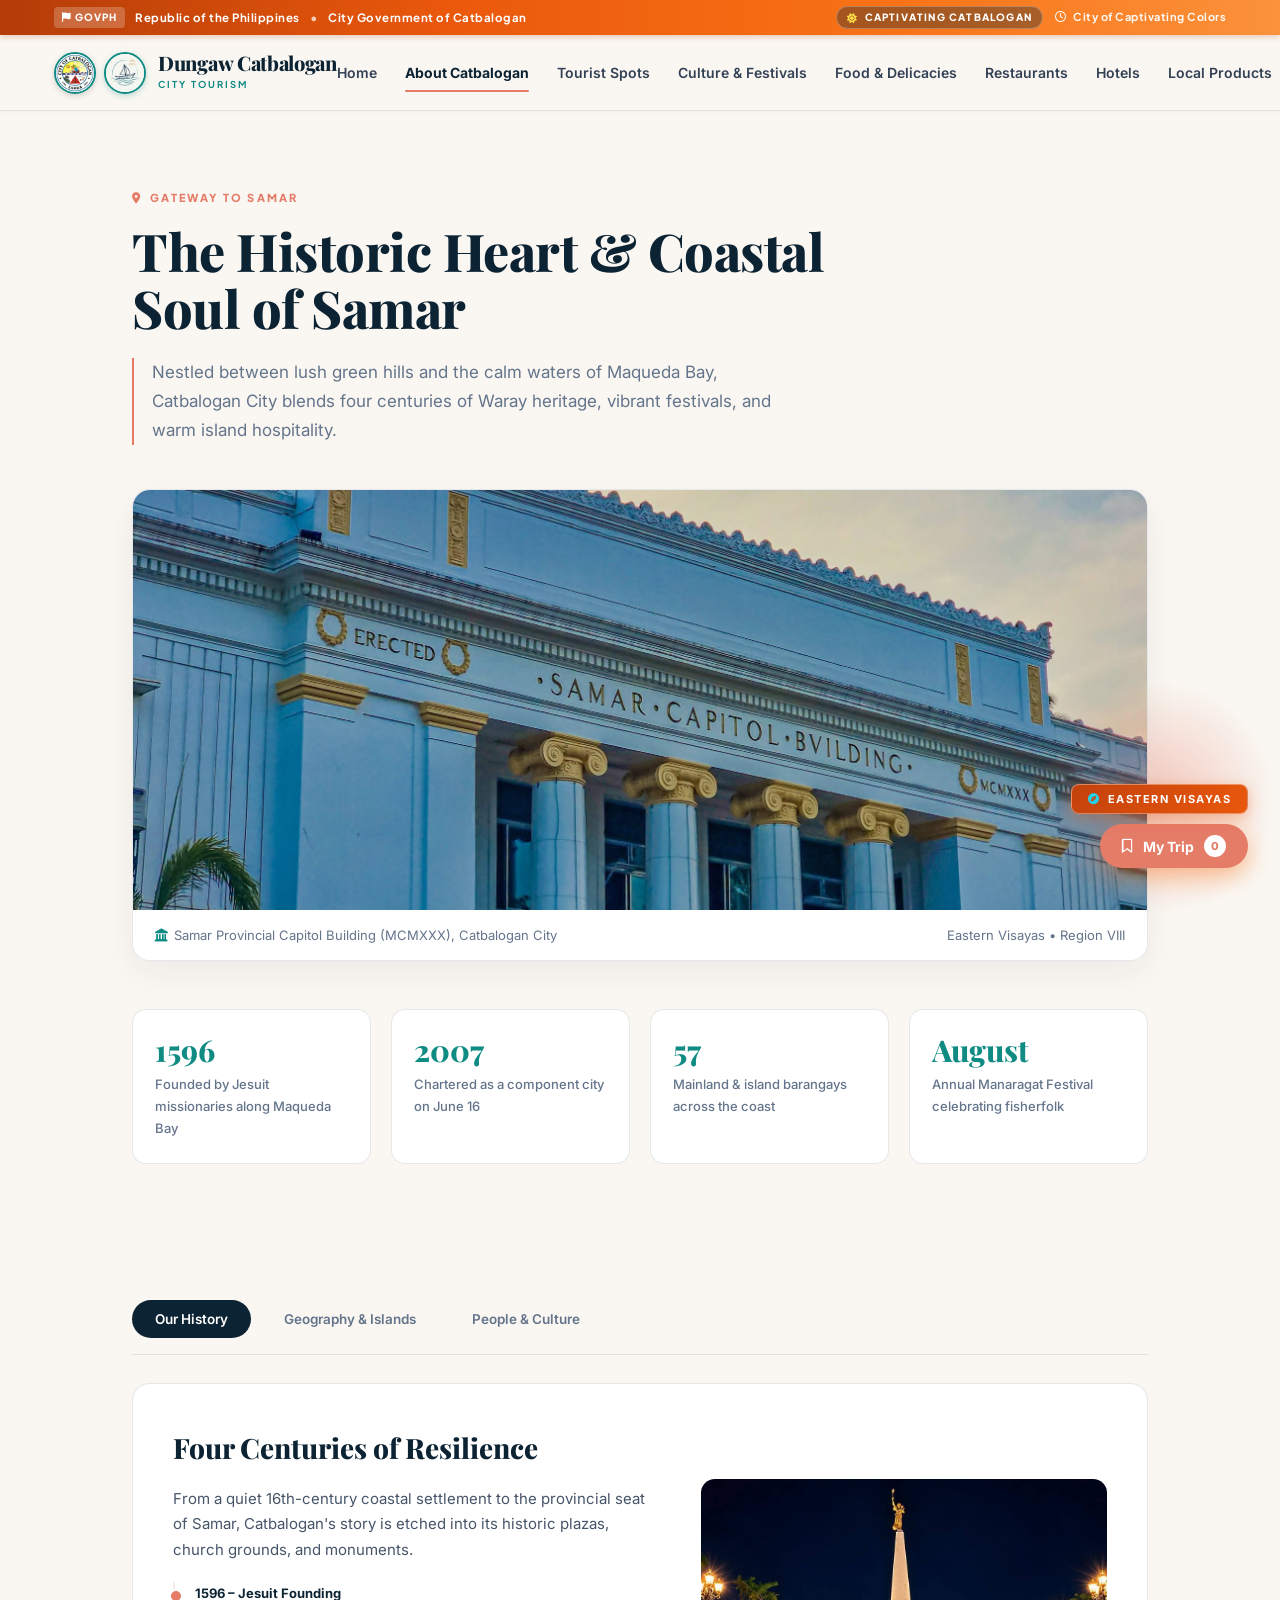
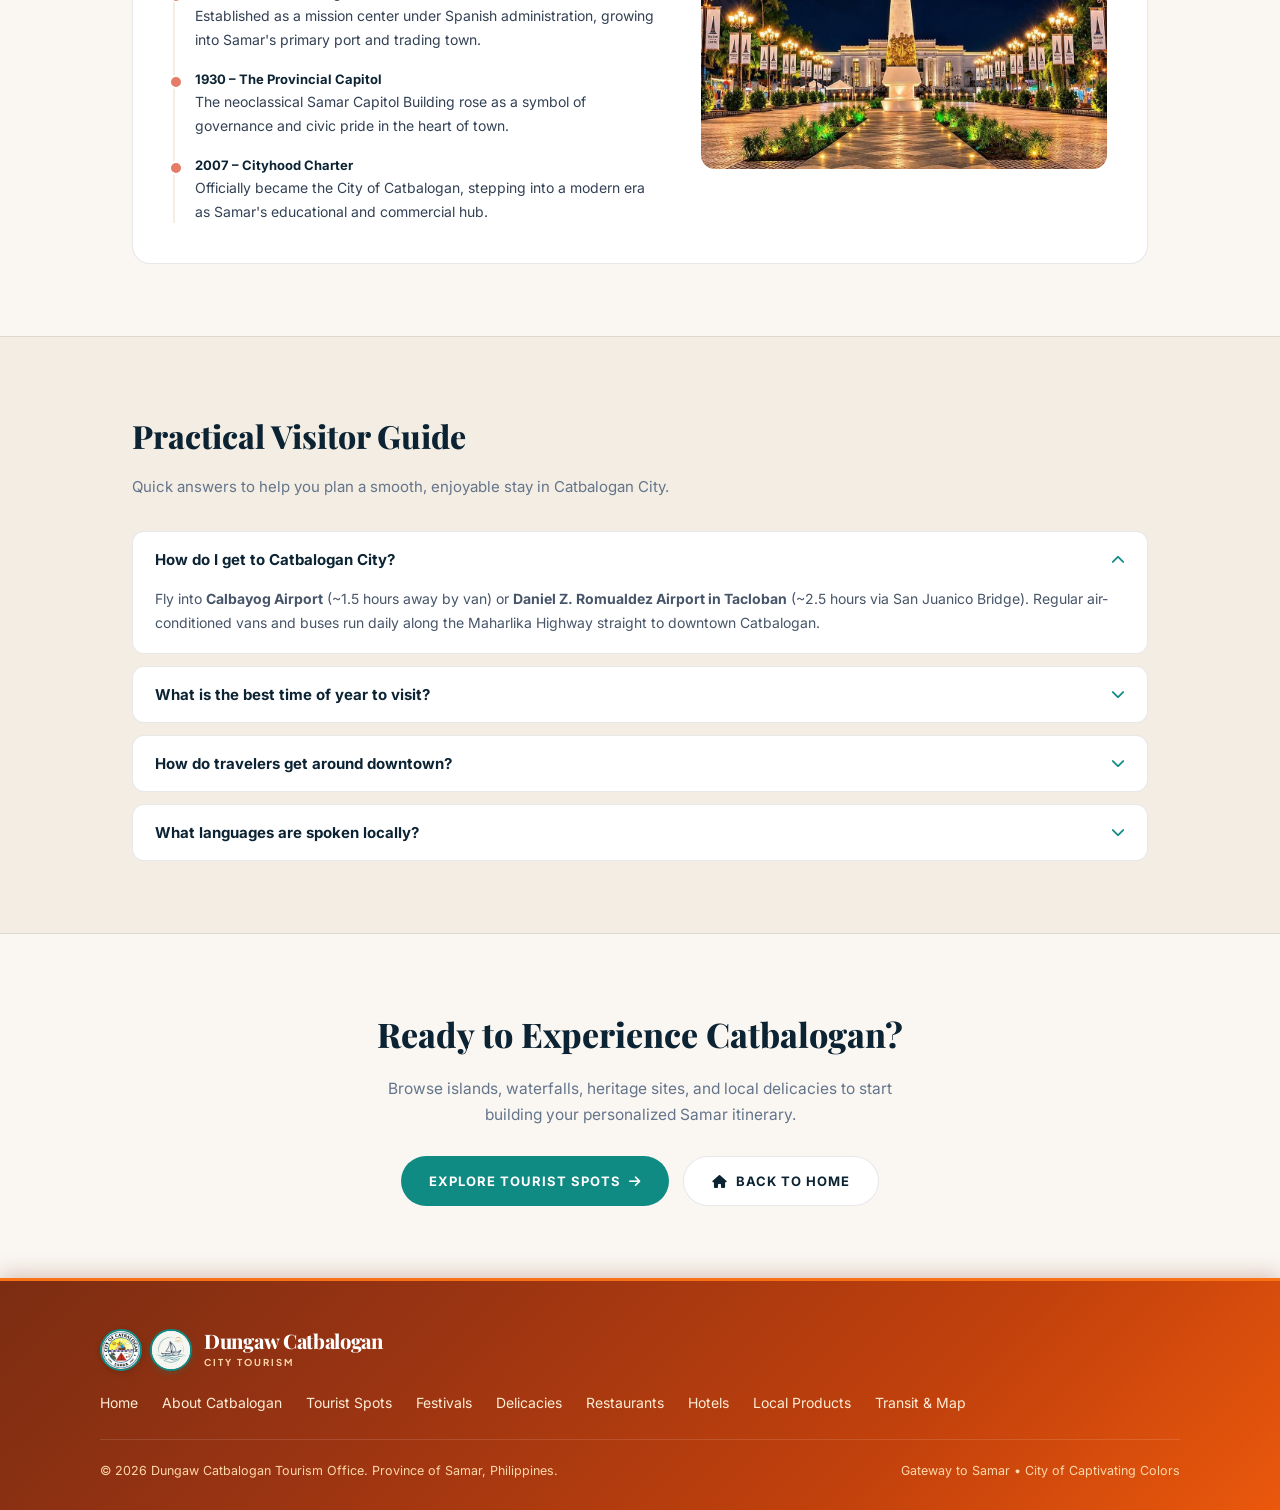
==== commit f20667e5: "Update footer and blue accents to vibrant Catbalogan sunset orange theme" ====
--- a/about.html
+++ b/about.html
@@ -14,7 +14,7 @@
   <link rel="stylesheet" href="https://cdnjs.cloudflare.com/ajax/libs/font-awesome/6.5.1/css/all.min.css">
 
   <!-- Global Shared Styles -->
-  <link rel="stylesheet" href="css/style.css?v=62">
+  <link rel="stylesheet" href="css/style.css?v=66">
 
   <style>
     /* ==========================================================
@@ -556,7 +556,8 @@
     }
 
     .site-footer {
-      background: var(--navy-dark);
+      background: linear-gradient(135deg, #7c2d12 0%, #9a3412 32%, #c2410c 70%, #ea580c 100%);
+      border-top: 3px solid #f97316;
       color: #ffffff;
       padding: 48px 54px 28px;
     }
@@ -945,7 +946,7 @@
         </div>
         <div class="brand-text">
           <span class="brand-title" style="color: #ffffff;">Dungaw Catbalogan</span>
-          <span class="brand-sub" style="color: #22d3ee;">CITY TOURISM</span>
+          <span class="brand-sub" style="color: #fed7aa;">CITY TOURISM</span>
         </div>
       </div>
 
@@ -1035,7 +1036,7 @@
       </div>
       <div class="drawer-footer" id="detailModalFooter">
         <button type="button" class="btn-submit-trip" id="detailModalActionBtn"></button>
-        <button type="button" class="btn-download-trip" id="detailModalTransitBtn" style="display: none; background: #0c2333; color: #fff;">
+        <button type="button" class="btn-download-trip" id="detailModalTransitBtn" style="display: none; background: #ea580c; color: #fff;">
           <i class="fa-solid fa-route" style="color: #20c4b7;"></i> How to Ride &amp; Route Map
         </button>
         <button type="button" class="btn-download-trip" id="detailModalStreetViewBtn" style="display: none;">
@@ -1049,7 +1050,7 @@
   <div class="toast" id="toastMsg"></div>
 
   <!-- Scripts -->
-  <script src="js/main.js?v=62"></script>
+  <script src="js/main.js?v=66"></script>
 
   <!-- JAVASCRIPT LOGIC -->
   <script>
--- a/css/style.css
+++ b/css/style.css
@@ -282,21 +282,19 @@
 
 .menu-toggle-btn {
   display: none;
-  background: rgba(255, 255, 255, 0.16);
-  border: 1.5px solid rgba(255, 255, 255, 0.45);
-  color: #ffffff;
-  padding: 6px 12px;
+  background: linear-gradient(135deg, #c2410c 0%, #ea580c 100%) !important;
+  border: 1.5px solid #ea580c !important;
+  color: #ffffff !important;
+  padding: 8px 14px;
   border-radius: 24px;
   font-size: 11.5px;
   font-weight: 800;
   letter-spacing: 0.04em;
   cursor: pointer;
   align-items: center;
-  gap: 6px;
+  gap: 7px;
   transition: all 0.22s ease;
-  backdrop-filter: blur(8px);
-  -webkit-backdrop-filter: blur(8px);
-  box-shadow: 0 2px 8px rgba(0, 0, 0, 0.15);
+  box-shadow: 0 3px 10px rgba(12, 35, 51, 0.28);
   user-select: none;
   flex-shrink: 0;
   white-space: nowrap;
@@ -304,24 +302,27 @@
 
 .menu-toggle-btn:hover,
 .menu-toggle-btn:focus-visible {
-  background: var(--teal-primary, #0f8b84);
-  border-color: var(--teal-primary, #0f8b84);
-  color: #ffffff;
+  background: #0f8b84 !important;
+  border-color: #0f8b84 !important;
+  color: #ffffff !important;
   transform: translateY(-1px);
+  box-shadow: 0 4px 14px rgba(15, 139, 132, 0.38);
 }
 
 .menu-toggle-btn i {
-  font-size: 12.5px;
+  font-size: 13px !important;
   line-height: 1;
+  color: #ffffff !important;
   transition: transform 0.2s ease;
 }
 
 .menu-toggle-label {
   font-family: var(--font-heading, 'Plus Jakarta Sans', sans-serif);
-  font-size: 10px;
-  font-weight: 800;
-  letter-spacing: 0.06em;
+  font-size: 11px !important;
+  font-weight: 800 !important;
+  letter-spacing: 0.05em;
   text-transform: uppercase;
+  color: #ffffff !important;
   display: inline-block;
   line-height: 1;
   white-space: nowrap;
@@ -330,22 +331,28 @@
 /* Light header variations */
 .site-header.scrolled .menu-toggle-btn,
 body.subpage .site-header .menu-toggle-btn {
-  background: #f1f5f9;
-  border-color: #cbd5e1;
-  color: #0c2333;
+  background: linear-gradient(135deg, #c2410c 0%, #ea580c 100%) !important;
+  border-color: #ea580c !important;
+  color: #ffffff !important;
 }
 
 .site-header.scrolled .menu-toggle-btn:hover,
 body.subpage .site-header .menu-toggle-btn:hover {
-  background: var(--teal-primary, #0f8b84);
-  border-color: var(--teal-primary, #0f8b84);
-  color: #ffffff;
+  background: #0f8b84 !important;
+  border-color: #0f8b84 !important;
+  color: #ffffff !important;
 }
 
 /* When mobile navigation is open */
 .menu-toggle-btn.active {
   background: #ea580c !important;
   border-color: #ea580c !important;
+  color: #ffffff !important;
+  box-shadow: 0 4px 14px rgba(234, 88, 12, 0.45) !important;
+}
+
+.menu-toggle-btn.active i,
+.menu-toggle-btn.active .menu-toggle-label {
   color: #ffffff !important;
 }
 
@@ -506,12 +513,12 @@
 }
 
 .badge-eastern-visayas {
-  background: rgba(14, 42, 56, 0.85);
+  background: linear-gradient(135deg, #c2410c 0%, #ea580c 100%);
   backdrop-filter: blur(8px);
-  border: 1px solid rgba(255, 255, 255, 0.22);
+  border: 1px solid rgba(255, 255, 255, 0.35);
   padding: 7px 16px;
   border-radius: 8px;
-  color: #e2e8f0;
+  color: #ffffff;
   font-size: 11px;
   font-weight: 700;
   letter-spacing: 1.5px;
@@ -519,12 +526,16 @@
   display: inline-flex;
   align-items: center;
   gap: 7px;
+  box-shadow: 0 4px 14px rgba(234, 88, 12, 0.35);
+  transition: all 0.2s ease;
 }
 
 .badge-eastern-visayas:hover {
-  background: rgba(14, 42, 56, 0.98);
-  border-color: var(--teal-light);
-  color: #ffffff;
+  background: linear-gradient(135deg, #ea580c 0%, #f97316 100%);
+  border-color: #ffffff;
+  color: #ffffff;
+  box-shadow: 0 6px 18px rgba(249, 115, 22, 0.45);
+  transform: translateY(-1px);
 }
 
 .btn-my-trip {
@@ -1451,8 +1462,7 @@
   display: inline-flex;
   align-items: center;
   gap: 4px;
-  background: #e0f2fe;
-  color: #0284c7;
+  background: #fff7ed; color: #ea580c; border: 1px solid #fed7aa;
   font-size: 10px;
   font-weight: 700;
   padding: 2px 7px;
@@ -1462,7 +1472,7 @@
 }
 
 .resto-loc-link:hover .resto-map-chip {
-  background: #0284c7;
+  background: #ea580c;
   color: #ffffff;
 }
 
@@ -1582,7 +1592,7 @@
 }
 
 .map-pin-badge.pin-hotel {
-  background: #0284c7 !important;
+  background: #d97706 !important;
   color: #ffffff !important;
   border-color: #ffffff !important;
   box-shadow: 0 2px 8px rgba(2, 132, 199, 0.45) !important;
@@ -1708,9 +1718,36 @@
 }
 
 .site-footer {
-  background: var(--navy-dark);
+  background: linear-gradient(135deg, #7c2d12 0%, #9a3412 32%, #c2410c 70%, #ea580c 100%);
   color: #ffffff;
   padding: 60px 54px 30px 54px;
+  border-top: 3px solid #f97316;
+  position: relative;
+  box-shadow: 0 -4px 20px rgba(124, 45, 18, 0.25);
+}
+
+.site-footer .footer-top {
+  border-bottom: 1px solid rgba(255, 255, 255, 0.22);
+}
+
+.site-footer .footer-links a {
+  color: #ffedd5;
+  transition: all 0.2s ease;
+}
+
+.site-footer .footer-links a:hover {
+  color: #ffffff;
+  text-shadow: 0 0 10px rgba(255, 255, 255, 0.6);
+  transform: translateY(-1px);
+}
+
+.site-footer .footer-bottom,
+.site-footer .footer-copy {
+  color: #fed7aa;
+}
+
+.site-footer .brand-sub {
+  color: #fed7aa !important;
 }
 
 .footer-top {
@@ -3024,21 +3061,28 @@
     padding: 0 24px;
   }
 
+  .site-header {
+    padding: 0 16px;
+    height: 68px;
+  }
+
   .site-nav {
     display: none;
     flex-direction: column;
-    align-items: flex-start;
-    gap: 0;
+    align-items: stretch;
+    gap: 2px;
     position: absolute;
-    top: 76px;
+    top: 100%;
     left: 0;
     right: 0;
-    background: rgba(250, 247, 242, 0.94);
-    backdrop-filter: blur(12px);
-    -webkit-backdrop-filter: blur(12px);
-    padding: 12px 24px 20px;
-    box-shadow: 0 12px 24px rgba(0, 0, 0, 0.12);
-    border-top: 1px solid rgba(12, 35, 51, 0.08);
+    background: #faf7f2;
+    padding: 14px 16px 20px;
+    box-shadow: 0 16px 36px rgba(12, 35, 51, 0.22);
+    border-top: 1px solid rgba(12, 35, 51, 0.1);
+    border-bottom: 2px solid #0f8b84;
+    max-height: calc(100vh - 80px);
+    overflow-y: auto;
+    z-index: 1000;
   }
 
   .site-nav.mobile-open {
@@ -3047,14 +3091,32 @@
 
   .site-nav a {
     width: 100%;
-    padding: 12px 0;
-    border-bottom: 1px solid #f8fafc;
+    padding: 12px 14px;
+    border-bottom: 1px solid rgba(12, 35, 51, 0.06);
+    font-size: 15px;
+    font-weight: 700;
+    color: #0c2333;
+    border-radius: 8px;
+    display: flex;
+    align-items: center;
+    transition: all 0.18s ease;
+  }
+
+  .site-nav a:hover,
+  .site-nav a:focus {
+    background: rgba(15, 139, 132, 0.08);
+    color: #0f8b84;
+    padding-left: 18px;
+  }
+
+  .site-nav a.active {
+    background: rgba(15, 139, 132, 0.12);
+    color: #0f8b84;
+    font-weight: 800;
   }
 
   .site-nav a.active::after {
-    bottom: 4px;
-    width: 40px;
-    right: auto;
+    display: none;
   }
 
   body.admin-bar .site-header {
@@ -3447,9 +3509,9 @@
 }
 
 .itinerary-vehicle-pill {
-  background: #eff6ff;
-  color: #1d4ed8;
-  border: 1px solid #bfdbfe;
+  background: #fff7ed;
+  color: #c2410c;
+  border: 1px solid #fed7aa;
   padding: 2px 7px;
   border-radius: 6px;
   font-size: 11.5px;
@@ -3714,7 +3776,7 @@
     height: auto !important;
     max-height: none !important;
     overflow: visible !important;
-    border: 1.5px solid #0c2333 !important;
+    border: 1.5px solid #ea580c !important;
     border-radius: 8px !important;
     box-shadow: none !important;
     margin: 0 !important;
@@ -4053,3 +4115,287 @@
   color: #ffffff;
   border-color: #0c2333;
 }
+
+/* ========================================================
+   MAP TERMINAL FLOATING LABELS & FILTER CONTROLS
+   ======================================================== */
+.custom-terminal-tooltip {
+  background: #1e1b4b !important;
+  color: #ffffff !important;
+  border: 1.5px solid #a855f7 !important;
+  border-radius: 8px !important;
+  padding: 4px 10px !important;
+  font-family: var(--font-body, 'Plus Jakarta Sans', sans-serif) !important;
+  font-size: 11.5px !important;
+  font-weight: 700 !important;
+  box-shadow: 0 4px 16px rgba(15, 23, 42, 0.45) !important;
+  white-space: nowrap !important;
+  pointer-events: auto !important;
+  cursor: pointer !important;
+  letter-spacing: 0.2px !important;
+}
+
+.custom-terminal-tooltip::before {
+  border-top-color: #1e1b4b !important;
+}
+
+.terminal-floating-tooltip {
+  display: flex;
+  align-items: center;
+  gap: 6px;
+}
+
+.terminal-pulsing-badge {
+  background: #7c3aed !important;
+  color: #ffffff !important;
+  border: 2.5px solid #ffffff !important;
+  box-shadow: 0 0 0 3px rgba(124, 58, 237, 0.4), 0 4px 12px rgba(0, 0, 0, 0.4) !important;
+  animation: pulse-terminal 2.2s infinite ease-in-out !important;
+}
+
+@keyframes pulse-terminal {
+  0%, 100% {
+    transform: scale(1);
+    box-shadow: 0 0 0 2px rgba(124, 58, 237, 0.5), 0 3px 8px rgba(0,0,0,0.3);
+  }
+  50% {
+    transform: scale(1.08);
+    box-shadow: 0 0 0 6px rgba(124, 58, 237, 0.3), 0 6px 16px rgba(124, 58, 237, 0.5);
+  }
+}
+
+/* Map Filter Bar */
+.map-filter-bar {
+  display: flex;
+  align-items: center;
+  gap: 8px;
+  padding: 10px 14px;
+  background: #f8fafc;
+  border-bottom: 1px solid #e2e8f0;
+  overflow-x: auto;
+  white-space: nowrap;
+  -webkit-overflow-scrolling: touch;
+}
+
+.map-filter-pill {
+  padding: 6px 13px;
+  border-radius: 20px;
+  background: #ffffff;
+  border: 1px solid #cbd5e1;
+  font-size: 12px;
+  font-weight: 700;
+  color: #475569;
+  cursor: pointer;
+  display: inline-flex;
+  align-items: center;
+  gap: 6px;
+  transition: all 0.2s ease;
+}
+
+.map-filter-pill:hover {
+  background: #f1f5f9;
+  border-color: #94a3b8;
+  color: #1e293b;
+}
+
+.map-filter-pill.active {
+  background: #7c3aed;
+  border-color: #7c3aed;
+  color: #ffffff;
+  box-shadow: 0 2px 8px rgba(124, 58, 237, 0.35);
+}
+
+.map-filter-pill.active i {
+  color: #ffffff !important;
+}
+
+.map-filter-pill.pill-terminal-highlight {
+  border-color: #c084fc;
+  color: #6b21a8;
+  background: #faf5ff;
+}
+
+.map-filter-pill.pill-terminal-highlight:hover {
+  background: #f3e8ff;
+}
+
+.map-filter-pill.pill-terminal-highlight.active {
+  background: #7c3aed;
+  color: #ffffff;
+}
+
+.btn-focus-terminals {
+  background: #ede9fe !important;
+  color: #6d28d9 !important;
+  border-color: #c4b5fd !important;
+  font-weight: 700 !important;
+}
+
+.btn-focus-terminals:hover {
+  background: #7c3aed !important;
+  color: #ffffff !important;
+  border-color: #7c3aed !important;
+}
+
+.btn-focus-terminals:hover i {
+  color: #ffffff !important;
+}
+
+/* ========================================================
+   STREET VIEW MODAL PIN CARD MINIMIZE & HIDE CONTROLS
+   ======================================================== */
+.sv-store-pin-card {
+  transition: all 0.25s cubic-bezier(0.16, 1, 0.3, 1);
+}
+
+.sv-store-pin-card.collapsed {
+  padding: 8px 14px !important;
+  border-radius: 24px !important;
+  cursor: pointer !important;
+  background: rgba(12, 35, 51, 0.96) !important;
+  border-color: #f97316 !important;
+  box-shadow: 0 4px 16px rgba(0, 0, 0, 0.5) !important;
+}
+
+.sv-store-pin-card.collapsed .sv-store-pin-body,
+.sv-store-pin-card.collapsed .sv-store-pin-addr,
+.sv-store-pin-card.collapsed .sv-store-pin-actions,
+.sv-store-pin-card.collapsed .sv-store-pin-coords {
+  display: none !important;
+}
+
+.sv-store-pin-card.collapsed .sv-store-pin-header {
+  margin: 0 !important;
+  gap: 8px !important;
+  flex-wrap: nowrap !important;
+}
+
+.sv-store-pin-card.collapsed .sv-minimized-title {
+  display: inline-block !important;
+  font-size: 12.5px !important;
+  font-weight: 700 !important;
+  color: #ffffff !important;
+  white-space: nowrap !important;
+  overflow: hidden !important;
+  text-overflow: ellipsis !important;
+  max-width: 220px !important;
+}
+
+.sv-minimized-title {
+  display: none;
+}
+
+.sv-store-pin-controls {
+  display: flex;
+  align-items: center;
+  gap: 6px;
+  margin-left: auto;
+}
+
+.sv-pin-ctrl-btn {
+  background: rgba(255, 255, 255, 0.14) !important;
+  border: 1px solid rgba(255, 255, 255, 0.25) !important;
+  color: #f1f5f9 !important;
+  border-radius: 14px !important;
+  padding: 4px 9px !important;
+  font-size: 11px !important;
+  font-weight: 700 !important;
+  cursor: pointer !important;
+  display: inline-flex !important;
+  align-items: center !important;
+  gap: 4px !important;
+  transition: all 0.2s ease !important;
+  line-height: 1 !important;
+}
+
+.sv-pin-ctrl-btn:hover {
+  background: rgba(249, 115, 22, 0.35) !important;
+  border-color: #f97316 !important;
+  color: #ffffff !important;
+}
+
+.sv-pin-ctrl-btn.sv-pin-hide-btn:hover {
+  background: rgba(239, 68, 68, 0.35) !important;
+  border-color: #ef4444 !important;
+  color: #ffffff !important;
+}
+
+.sv-restore-pin-btn {
+  position: absolute;
+  bottom: 14px;
+  right: 14px;
+  z-index: 6;
+  background: rgba(12, 35, 51, 0.95);
+  backdrop-filter: blur(8px);
+  -webkit-backdrop-filter: blur(8px);
+  border: 1.5px solid #f97316;
+  color: #ffffff;
+  padding: 8px 14px;
+  border-radius: 24px;
+  font-size: 12px;
+  font-weight: 800;
+  cursor: pointer;
+  display: inline-flex;
+  align-items: center;
+  gap: 6px;
+  box-shadow: 0 4px 16px rgba(0, 0, 0, 0.45);
+  transition: all 0.2s ease;
+  animation: restore-pulse 2s infinite;
+}
+
+@keyframes restore-pulse {
+  0%, 100% { box-shadow: 0 4px 16px rgba(0,0,0,0.45), 0 0 0 0 rgba(249, 115, 22, 0.4); }
+  50% { box-shadow: 0 4px 16px rgba(0,0,0,0.45), 0 0 0 5px rgba(249, 115, 22, 0.2); }
+}
+
+.sv-restore-pin-btn:hover {
+  background: #f97316;
+  color: #ffffff;
+  transform: translateY(-1px);
+}
+
+.sv-restore-pin-btn:hover i {
+  color: #ffffff !important;
+}
+
+.sv-banner-close-btn {
+  background: rgba(255, 255, 255, 0.15) !important;
+  border: none !important;
+  color: #cbd5e1 !important;
+  width: 22px !important;
+  height: 22px !important;
+  border-radius: 50% !important;
+  cursor: pointer !important;
+  display: inline-flex !important;
+  align-items: center !important;
+  justify-content: center !important;
+  font-size: 11px !important;
+  transition: all 0.2s ease !important;
+  margin-left: 8px !important;
+  flex-shrink: 0 !important;
+  pointer-events: auto !important;
+}
+
+.sv-banner-close-btn:hover {
+  background: rgba(239, 68, 68, 0.8) !important;
+  color: #ffffff !important;
+}
+
+.sv-gsv-pin-banner {
+  pointer-events: auto !important;
+}
+
+@media (max-width: 768px) {
+  .sv-store-pin-card {
+    padding: 10px 12px;
+    bottom: 10px;
+    left: 10px;
+    right: 10px;
+  }
+  .sv-store-pin-name {
+    font-size: 13.5px;
+  }
+  .sv-store-pin-addr {
+    font-size: 11px;
+  }
+}
